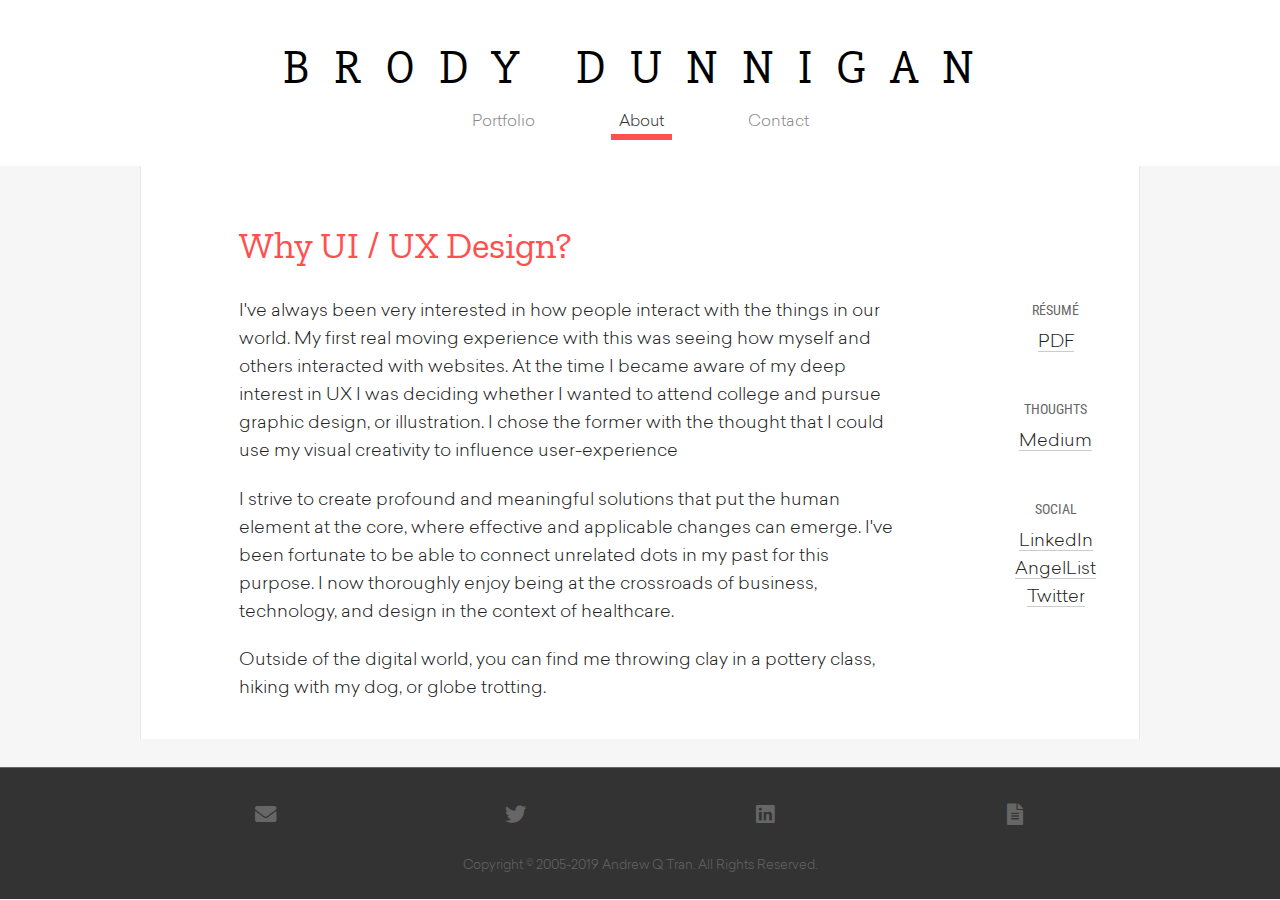
==== about.html @ d8881e0f "Content Changes" ====
<!doctype html>
<html class="no-js" lang="en">
  <head>
    <meta charset="utf-8" />
    <meta name="viewport" content="width=device-width, initial-scale=1.0" />
    <meta name="description" content="I use my design and development skills to deliver well thought out and aesthetically pleasing product solutions" />
        <meta name="keywords" content="designer, design thinking, data-centered design, data science, tech, technology, UI, UX, UI designer, UX designer, graphic designer, art, artist, graphic, illustrator, illustration, visual artist, visual communications, data visualization" />
        <title>Brody Dunnigan - UI / UX Designer & Developer</title>
    <link rel="stylesheet" href="css/foundation.css" />
    <link href="fonts/fontawesome/css/all.css" rel="stylesheet">
    <link href="css/app.css" rel="stylesheet">
    <script src="js/vendor/modernizr.js"></script>
    <script src="js/vendor/jquery.js"></script>
  </head>
  <body>
    <div class="contain-to-grid sticky" id="header">
      <nav data-topbar role="navigation">
        <h1 id="logo"><a href="index.html">Brody Dunnigan</a></h1>
        <div class="text-center" id="nav"> <a href="index.html"><i class="far fa-th-large"></i><span class="link">Portfolio</span></a> <a href="about.html" class="active"><i class="fas fa-user"></i><span class="link">About</span></a> <a href="contact.html"><i class="far fa-paper-plane"></i><span class="link">Contact</span></a> </div>
      </nav>
    </div>
    <div class="row white-background" id="about"> <img class="hero" src="#" alt=""/>
      <div class="small-12 large-10 large-centered columns">
        <div class="row">
          <div class="small-12 medium-2 large-push-11 medium-push-10 columns">
            <h2 class="hide-for-small-down">&nbsp;</h2>
            <br class="hide-for-medium-up" />
            <ul class="medium-block-grid-1 large-block-grid-1 small-block-grid-3 small-text-center">
              <li>
                <h5>Résumé</h5>
                <p>
                  <a href="http://andrewqtran.com/Andrew_Q_Tran_Resume.pdf">PDF</a><br>
                </li>
                <li>
                  <h5>Thoughts</h5>
                  <p><a href="https://medium.com/@aqt">Medium</a></p>
                </li>
                <li>
                  <h5>Social</h5>
                  <p><a href="http://www.linkedin.com/in/andrewqtran/">LinkedIn</a><br>
                  <a href="http://angel.co/aqt">AngelList</a><br>
                  <a href="https://twitter.com/aqtaqt">Twitter</a></p>
                </li>
              </ul>
            </div>
            <div class="small-12 medium-10 medium-pull-2 columns">
              <h2>Why UI / UX Design?</h2>
              <p>I've always been very interested in how people interact with the things in our world.
              My first real moving experience with this was seeing how myself and others interacted
              with websites. At the time I became aware of my deep interest in UX I was deciding whether
              I wanted to attend college and pursue graphic design, or illustration. I chose the former
              with the thought that I could use my visual creativity to influence user-experience </p>
              <p>I strive to create profound and meaningful solutions that put the human element at the core, where effective and applicable changes can emerge. I've been fortunate to be able to connect unrelated dots in my past for this purpose. I now thoroughly enjoy being at the crossroads of business, technology, and design in the context of healthcare.</p>
              <p>Outside of the digital world, you can find me throwing clay in a pottery class, hiking with my dog, or globe trotting.</p>
              <!-- <p>Currently, I am especially interested in improving healthcare for underserved populations—domestically or globally, precision medicine, and public accessibility of scientific research and medical knowledge. <a href="mailto:hello[at]andrewqtran.com">Send me a note</a> if you'd like to bounce ideas or collaborate! </p> -->
            </div>
          </div>
        </div>
      </div>
      <div class="contain-to-grid text-center" id="footer">
        <div class="row" id="social">
          <ul class="small-block-grid-4 medium-block-grid-4">
            <li class="fa-stack fa-lg"><a href="mailto:hello[at]andrewqtran.com"><i class="fa fa-circle fa-stack-2x"></i><i class="fa fa-envelope fa-stack-1x fa-inverse"></i></a></li>
            <li class="fa-stack fa-lg"><a href="https://twitter.com/aqtaqt" target="_blank"><i class="fa fa-circle fa-stack-2x"></i><i class="fab fa-twitter fa-stack-1x fa-inverse"></i></a></li>
            <li class="fa-stack fa-lg"><a href="http://www.linkedin.com/in/andrewqtran/" target="_blank"><i class="fa fa-circle fa-stack-2x"></i><i class="fab fa-linkedin fa-stack-1x fa-inverse"></i></a></li>
            <li class="fa-stack fa-lg"><a href="../Andrew_Q_Tran_Resume.pdf" target="_blank"><i class="fa fa-circle fa-stack-2x"></i><i class="fa fa-file-alt fa-stack-1x fa-inverse"></i></a></li>
          </ul>
        </div>
        <div class="copyright"><br>
          Copyright &copy; 2005-2019 Andrew Q Tran. All Rights Reserved.<br>
        </div>
      </div>
      <script src="js/foundation.min.js"></script>
      <script src="js/app.js"></script>
    </body>
  </html>
---- fonts/fontawesome/css/all.css ----
.fa,
.fas,
.far,
.fal,
.fab {
  -moz-osx-font-smoothing: grayscale;
  -webkit-font-smoothing: antialiased;
  display: inline-block;
  font-style: normal;
  font-variant: normal;
  text-rendering: auto;
  line-height: 1; }

.fa-lg {
  font-size: 1.33333em;
  line-height: 0.75em;
  vertical-align: -.0667em; }

.fa-xs {
  font-size: .75em; }

.fa-sm {
  font-size: .875em; }

.fa-1x {
  font-size: 1em; }

.fa-2x {
  font-size: 2em; }

.fa-3x {
  font-size: 3em; }

.fa-4x {
  font-size: 4em; }

.fa-5x {
  font-size: 5em; }

.fa-6x {
  font-size: 6em; }

.fa-7x {
  font-size: 7em; }

.fa-8x {
  font-size: 8em; }

.fa-9x {
  font-size: 9em; }

.fa-10x {
  font-size: 10em; }

.fa-fw {
  text-align: center;
  width: 1.25em; }

.fa-ul {
  list-style-type: none;
  margin-left: 2.5em;
  padding-left: 0; }
  .fa-ul > li {
    position: relative; }

.fa-li {
  left: -2em;
  position: absolute;
  text-align: center;
  width: 2em;
  line-height: inherit; }

.fa-border {
  border: solid 0.08em #eee;
  border-radius: .1em;
  padding: .2em .25em .15em; }

.fa-pull-left {
  float: left; }

.fa-pull-right {
  float: right; }

.fa.fa-pull-left,
.fas.fa-pull-left,
.far.fa-pull-left,
.fal.fa-pull-left,
.fab.fa-pull-left {
  margin-right: .3em; }

.fa.fa-pull-right,
.fas.fa-pull-right,
.far.fa-pull-right,
.fal.fa-pull-right,
.fab.fa-pull-right {
  margin-left: .3em; }

.fa-spin {
  -webkit-animation: fa-spin 2s infinite linear;
          animation: fa-spin 2s infinite linear; }

.fa-pulse {
  -webkit-animation: fa-spin 1s infinite steps(8);
          animation: fa-spin 1s infinite steps(8); }

@-webkit-keyframes fa-spin {
  0% {
    -webkit-transform: rotate(0deg);
            transform: rotate(0deg); }
  100% {
    -webkit-transform: rotate(360deg);
            transform: rotate(360deg); } }

@keyframes fa-spin {
  0% {
    -webkit-transform: rotate(0deg);
            transform: rotate(0deg); }
  100% {
    -webkit-transform: rotate(360deg);
            transform: rotate(360deg); } }

.fa-rotate-90 {
  -ms-filter: "progid:DXImageTransform.Microsoft.BasicImage(rotation=1)";
  -webkit-transform: rotate(90deg);
          transform: rotate(90deg); }

.fa-rotate-180 {
  -ms-filter: "progid:DXImageTransform.Microsoft.BasicImage(rotation=2)";
  -webkit-transform: rotate(180deg);
          transform: rotate(180deg); }

.fa-rotate-270 {
  -ms-filter: "progid:DXImageTransform.Microsoft.BasicImage(rotation=3)";
  -webkit-transform: rotate(270deg);
          transform: rotate(270deg); }

.fa-flip-horizontal {
  -ms-filter: "progid:DXImageTransform.Microsoft.BasicImage(rotation=0, mirror=1)";
  -webkit-transform: scale(-1, 1);
          transform: scale(-1, 1); }

.fa-flip-vertical {
  -ms-filter: "progid:DXImageTransform.Microsoft.BasicImage(rotation=2, mirror=1)";
  -webkit-transform: scale(1, -1);
          transform: scale(1, -1); }

.fa-flip-both, .fa-flip-horizontal.fa-flip-vertical {
  -ms-filter: "progid:DXImageTransform.Microsoft.BasicImage(rotation=2, mirror=1)";
  -webkit-transform: scale(-1, -1);
          transform: scale(-1, -1); }

:root .fa-rotate-90,
:root .fa-rotate-180,
:root .fa-rotate-270,
:root .fa-flip-horizontal,
:root .fa-flip-vertical,
:root .fa-flip-both {
  -webkit-filter: none;
          filter: none; }

.fa-stack {
  display: inline-block;
  height: 2em;
  line-height: 2em;
  position: relative;
  vertical-align: middle;
  width: 2.5em; }

.fa-stack-1x,
.fa-stack-2x {
  left: 0;
  position: absolute;
  text-align: center;
  width: 100%; }

.fa-stack-1x {
  line-height: inherit; }

.fa-stack-2x {
  font-size: 2em; }

.fa-inverse {
  color: #fff; }

/* Font Awesome uses the Unicode Private Use Area (PUA) to ensure screen
readers do not read off random characters that represent icons */
.fa-500px:before {
  content: "\f26e"; }

.fa-abacus:before {
  content: "\f640"; }

.fa-accessible-icon:before {
  content: "\f368"; }

.fa-accusoft:before {
  content: "\f369"; }

.fa-acorn:before {
  content: "\f6ae"; }

.fa-acquisitions-incorporated:before {
  content: "\f6af"; }

.fa-ad:before {
  content: "\f641"; }

.fa-address-book:before {
  content: "\f2b9"; }

.fa-address-card:before {
  content: "\f2bb"; }

.fa-adjust:before {
  content: "\f042"; }

.fa-adn:before {
  content: "\f170"; }

.fa-adobe:before {
  content: "\f778"; }

.fa-adversal:before {
  content: "\f36a"; }

.fa-affiliatetheme:before {
  content: "\f36b"; }

.fa-air-freshener:before {
  content: "\f5d0"; }

.fa-alarm-clock:before {
  content: "\f34e"; }

.fa-algolia:before {
  content: "\f36c"; }

.fa-alicorn:before {
  content: "\f6b0"; }

.fa-align-center:before {
  content: "\f037"; }

.fa-align-justify:before {
  content: "\f039"; }

.fa-align-left:before {
  content: "\f036"; }

.fa-align-right:before {
  content: "\f038"; }

.fa-alipay:before {
  content: "\f642"; }

.fa-allergies:before {
  content: "\f461"; }

.fa-amazon:before {
  content: "\f270"; }

.fa-amazon-pay:before {
  content: "\f42c"; }

.fa-ambulance:before {
  content: "\f0f9"; }

.fa-american-sign-language-interpreting:before {
  content: "\f2a3"; }

.fa-amilia:before {
  content: "\f36d"; }

.fa-analytics:before {
  content: "\f643"; }

.fa-anchor:before {
  content: "\f13d"; }

.fa-android:before {
  content: "\f17b"; }

.fa-angel:before {
  content: "\f779"; }

.fa-angellist:before {
  content: "\f209"; }

.fa-angle-double-down:before {
  content: "\f103"; }

.fa-angle-double-left:before {
  content: "\f100"; }

.fa-angle-double-right:before {
  content: "\f101"; }

.fa-angle-double-up:before {
  content: "\f102"; }

.fa-angle-down:before {
  content: "\f107"; }

.fa-angle-left:before {
  content: "\f104"; }

.fa-angle-right:before {
  content: "\f105"; }

.fa-angle-up:before {
  content: "\f106"; }

.fa-angry:before {
  content: "\f556"; }

.fa-angrycreative:before {
  content: "\f36e"; }

.fa-angular:before {
  content: "\f420"; }

.fa-ankh:before {
  content: "\f644"; }

.fa-app-store:before {
  content: "\f36f"; }

.fa-app-store-ios:before {
  content: "\f370"; }

.fa-apper:before {
  content: "\f371"; }

.fa-apple:before {
  content: "\f179"; }

.fa-apple-alt:before {
  content: "\f5d1"; }

.fa-apple-crate:before {
  content: "\f6b1"; }

.fa-apple-pay:before {
  content: "\f415"; }

.fa-archive:before {
  content: "\f187"; }

.fa-archway:before {
  content: "\f557"; }

.fa-arrow-alt-circle-down:before {
  content: "\f358"; }

.fa-arrow-alt-circle-left:before {
  content: "\f359"; }

.fa-arrow-alt-circle-right:before {
  content: "\f35a"; }

.fa-arrow-alt-circle-up:before {
  content: "\f35b"; }

.fa-arrow-alt-down:before {
  content: "\f354"; }

.fa-arrow-alt-from-bottom:before {
  content: "\f346"; }

.fa-arrow-alt-from-left:before {
  content: "\f347"; }

.fa-arrow-alt-from-right:before {
  content: "\f348"; }

.fa-arrow-alt-from-top:before {
  content: "\f349"; }

.fa-arrow-alt-left:before {
  content: "\f355"; }

.fa-arrow-alt-right:before {
  content: "\f356"; }

.fa-arrow-alt-square-down:before {
  content: "\f350"; }

.fa-arrow-alt-square-left:before {
  content: "\f351"; }

.fa-arrow-alt-square-right:before {
  content: "\f352"; }

.fa-arrow-alt-square-up:before {
  content: "\f353"; }

.fa-arrow-alt-to-bottom:before {
  content: "\f34a"; }

.fa-arrow-alt-to-left:before {
  content: "\f34b"; }

.fa-arrow-alt-to-right:before {
  content: "\f34c"; }

.fa-arrow-alt-to-top:before {
  content: "\f34d"; }

.fa-arrow-alt-up:before {
  content: "\f357"; }

.fa-arrow-circle-down:before {
  content: "\f0ab"; }

.fa-arrow-circle-left:before {
  content: "\f0a8"; }

.fa-arrow-circle-right:before {
  content: "\f0a9"; }

.fa-arrow-circle-up:before {
  content: "\f0aa"; }

.fa-arrow-down:before {
  content: "\f063"; }

.fa-arrow-from-bottom:before {
  content: "\f342"; }

.fa-arrow-from-left:before {
  content: "\f343"; }

.fa-arrow-from-right:before {
  content: "\f344"; }

.fa-arrow-from-top:before {
  content: "\f345"; }

.fa-arrow-left:before {
  content: "\f060"; }

.fa-arrow-right:before {
  content: "\f061"; }

.fa-arrow-square-down:before {
  content: "\f339"; }

.fa-arrow-square-left:before {
  content: "\f33a"; }

.fa-arrow-square-right:before {
  content: "\f33b"; }

.fa-arrow-square-up:before {
  content: "\f33c"; }

.fa-arrow-to-bottom:before {
  content: "\f33d"; }

.fa-arrow-to-left:before {
  content: "\f33e"; }

.fa-arrow-to-right:before {
  content: "\f340"; }

.fa-arrow-to-top:before {
  content: "\f341"; }

.fa-arrow-up:before {
  content: "\f062"; }

.fa-arrows:before {
  content: "\f047"; }

.fa-arrows-alt:before {
  content: "\f0b2"; }

.fa-arrows-alt-h:before {
  content: "\f337"; }

.fa-arrows-alt-v:before {
  content: "\f338"; }

.fa-arrows-h:before {
  content: "\f07e"; }

.fa-arrows-v:before {
  content: "\f07d"; }

.fa-artstation:before {
  content: "\f77a"; }

.fa-assistive-listening-systems:before {
  content: "\f2a2"; }

.fa-asterisk:before {
  content: "\f069"; }

.fa-asymmetrik:before {
  content: "\f372"; }

.fa-at:before {
  content: "\f1fa"; }

.fa-atlas:before {
  content: "\f558"; }

.fa-atlassian:before {
  content: "\f77b"; }

.fa-atom:before {
  content: "\f5d2"; }

.fa-atom-alt:before {
  content: "\f5d3"; }

.fa-audible:before {
  content: "\f373"; }

.fa-audio-description:before {
  content: "\f29e"; }

.fa-autoprefixer:before {
  content: "\f41c"; }

.fa-avianex:before {
  content: "\f374"; }

.fa-aviato:before {
  content: "\f421"; }

.fa-award:before {
  content: "\f559"; }

.fa-aws:before {
  content: "\f375"; }

.fa-axe:before {
  content: "\f6b2"; }

.fa-axe-battle:before {
  content: "\f6b3"; }

.fa-baby:before {
  content: "\f77c"; }

.fa-baby-carriage:before {
  content: "\f77d"; }

.fa-backpack:before {
  content: "\f5d4"; }

.fa-backspace:before {
  content: "\f55a"; }

.fa-backward:before {
  content: "\f04a"; }

.fa-bacon:before {
  content: "\f7e5"; }

.fa-badge:before {
  content: "\f335"; }

.fa-badge-check:before {
  content: "\f336"; }

.fa-badge-dollar:before {
  content: "\f645"; }

.fa-badge-percent:before {
  content: "\f646"; }

.fa-badger-honey:before {
  content: "\f6b4"; }

.fa-balance-scale:before {
  content: "\f24e"; }

.fa-balance-scale-left:before {
  content: "\f515"; }

.fa-balance-scale-right:before {
  content: "\f516"; }

.fa-ball-pile:before {
  content: "\f77e"; }

.fa-ballot:before {
  content: "\f732"; }

.fa-ballot-check:before {
  content: "\f733"; }

.fa-ban:before {
  content: "\f05e"; }

.fa-band-aid:before {
  content: "\f462"; }

.fa-bandcamp:before {
  content: "\f2d5"; }

.fa-barcode:before {
  content: "\f02a"; }

.fa-barcode-alt:before {
  content: "\f463"; }

.fa-barcode-read:before {
  content: "\f464"; }

.fa-barcode-scan:before {
  content: "\f465"; }

.fa-bars:before {
  content: "\f0c9"; }

.fa-baseball:before {
  content: "\f432"; }

.fa-baseball-ball:before {
  content: "\f433"; }

.fa-basketball-ball:before {
  content: "\f434"; }

.fa-basketball-hoop:before {
  content: "\f435"; }

.fa-bat:before {
  content: "\f6b5"; }

.fa-bath:before {
  content: "\f2cd"; }

.fa-battery-bolt:before {
  content: "\f376"; }

.fa-battery-empty:before {
  content: "\f244"; }

.fa-battery-full:before {
  content: "\f240"; }

.fa-battery-half:before {
  content: "\f242"; }

.fa-battery-quarter:before {
  content: "\f243"; }

.fa-battery-slash:before {
  content: "\f377"; }

.fa-battery-three-quarters:before {
  content: "\f241"; }

.fa-bed:before {
  content: "\f236"; }

.fa-beer:before {
  content: "\f0fc"; }

.fa-behance:before {
  content: "\f1b4"; }

.fa-behance-square:before {
  content: "\f1b5"; }

.fa-bell:before {
  content: "\f0f3"; }

.fa-bell-school:before {
  content: "\f5d5"; }

.fa-bell-school-slash:before {
  content: "\f5d6"; }

.fa-bell-slash:before {
  content: "\f1f6"; }

.fa-bells:before {
  content: "\f77f"; }

.fa-bezier-curve:before {
  content: "\f55b"; }

.fa-bible:before {
  content: "\f647"; }

.fa-bicycle:before {
  content: "\f206"; }

.fa-bimobject:before {
  content: "\f378"; }

.fa-binoculars:before {
  content: "\f1e5"; }

.fa-biohazard:before {
  content: "\f780"; }

.fa-birthday-cake:before {
  content: "\f1fd"; }

.fa-bitbucket:before {
  content: "\f171"; }

.fa-bitcoin:before {
  content: "\f379"; }

.fa-bity:before {
  content: "\f37a"; }

.fa-black-tie:before {
  content: "\f27e"; }

.fa-blackberry:before {
  content: "\f37b"; }

.fa-blanket:before {
  content: "\f498"; }

.fa-blender:before {
  content: "\f517"; }

.fa-blender-phone:before {
  content: "\f6b6"; }

.fa-blind:before {
  content: "\f29d"; }

.fa-blog:before {
  content: "\f781"; }

.fa-blogger:before {
  content: "\f37c"; }

.fa-blogger-b:before {
  content: "\f37d"; }

.fa-bluetooth:before {
  content: "\f293"; }

.fa-bluetooth-b:before {
  content: "\f294"; }

.fa-bold:before {
  content: "\f032"; }

.fa-bolt:before {
  content: "\f0e7"; }

.fa-bomb:before {
  content: "\f1e2"; }

.fa-bone:before {
  content: "\f5d7"; }

.fa-bone-break:before {
  content: "\f5d8"; }

.fa-bong:before {
  content: "\f55c"; }

.fa-book:before {
  content: "\f02d"; }

.fa-book-alt:before {
  content: "\f5d9"; }

.fa-book-dead:before {
  content: "\f6b7"; }

.fa-book-heart:before {
  content: "\f499"; }

.fa-book-medical:before {
  content: "\f7e6"; }

.fa-book-open:before {
  content: "\f518"; }

.fa-book-reader:before {
  content: "\f5da"; }

.fa-book-spells:before {
  content: "\f6b8"; }

.fa-book-user:before {
  content: "\f7e7"; }

.fa-bookmark:before {
  content: "\f02e"; }

.fa-books:before {
  content: "\f5db"; }

.fa-books-medical:before {
  content: "\f7e8"; }

.fa-boot:before {
  content: "\f782"; }

.fa-booth-curtain:before {
  content: "\f734"; }

.fa-bow-arrow:before {
  content: "\f6b9"; }

.fa-bowling-ball:before {
  content: "\f436"; }

.fa-bowling-pins:before {
  content: "\f437"; }

.fa-box:before {
  content: "\f466"; }

.fa-box-alt:before {
  content: "\f49a"; }

.fa-box-ballot:before {
  content: "\f735"; }

.fa-box-check:before {
  content: "\f467"; }

.fa-box-fragile:before {
  content: "\f49b"; }

.fa-box-full:before {
  content: "\f49c"; }

.fa-box-heart:before {
  content: "\f49d"; }

.fa-box-open:before {
  content: "\f49e"; }

.fa-box-up:before {
  content: "\f49f"; }

.fa-box-usd:before {
  content: "\f4a0"; }

.fa-boxes:before {
  content: "\f468"; }

.fa-boxes-alt:before {
  content: "\f4a1"; }

.fa-boxing-glove:before {
  content: "\f438"; }

.fa-brackets:before {
  content: "\f7e9"; }

.fa-brackets-curly:before {
  content: "\f7ea"; }

.fa-braille:before {
  content: "\f2a1"; }

.fa-brain:before {
  content: "\f5dc"; }

.fa-bread-loaf:before {
  content: "\f7eb"; }

.fa-bread-slice:before {
  content: "\f7ec"; }

.fa-briefcase:before {
  content: "\f0b1"; }

.fa-briefcase-medical:before {
  content: "\f469"; }

.fa-broadcast-tower:before {
  content: "\f519"; }

.fa-broom:before {
  content: "\f51a"; }

.fa-browser:before {
  content: "\f37e"; }

.fa-brush:before {
  content: "\f55d"; }

.fa-btc:before {
  content: "\f15a"; }

.fa-bug:before {
  content: "\f188"; }

.fa-building:before {
  content: "\f1ad"; }

.fa-bullhorn:before {
  content: "\f0a1"; }

.fa-bullseye:before {
  content: "\f140"; }

.fa-bullseye-arrow:before {
  content: "\f648"; }

.fa-bullseye-pointer:before {
  content: "\f649"; }

.fa-burn:before {
  content: "\f46a"; }

.fa-buromobelexperte:before {
  content: "\f37f"; }

.fa-burrito:before {
  content: "\f7ed"; }

.fa-bus:before {
  content: "\f207"; }

.fa-bus-alt:before {
  content: "\f55e"; }

.fa-bus-school:before {
  content: "\f5dd"; }

.fa-business-time:before {
  content: "\f64a"; }

.fa-buysellads:before {
  content: "\f20d"; }

.fa-cabinet-filing:before {
  content: "\f64b"; }

.fa-calculator:before {
  content: "\f1ec"; }

.fa-calculator-alt:before {
  content: "\f64c"; }

.fa-calendar:before {
  content: "\f133"; }

.fa-calendar-alt:before {
  content: "\f073"; }

.fa-calendar-check:before {
  content: "\f274"; }

.fa-calendar-day:before {
  content: "\f783"; }

.fa-calendar-edit:before {
  content: "\f333"; }

.fa-calendar-exclamation:before {
  content: "\f334"; }

.fa-calendar-minus:before {
  content: "\f272"; }

.fa-calendar-plus:before {
  content: "\f271"; }

.fa-calendar-star:before {
  content: "\f736"; }

.fa-calendar-times:before {
  content: "\f273"; }

.fa-calendar-week:before {
  content: "\f784"; }

.fa-camera:before {
  content: "\f030"; }

.fa-camera-alt:before {
  content: "\f332"; }

.fa-camera-retro:before {
  content: "\f083"; }

.fa-campfire:before {
  content: "\f6ba"; }

.fa-campground:before {
  content: "\f6bb"; }

.fa-canadian-maple-leaf:before {
  content: "\f785"; }

.fa-candle-holder:before {
  content: "\f6bc"; }

.fa-candy-cane:before {
  content: "\f786"; }

.fa-candy-corn:before {
  content: "\f6bd"; }

.fa-cannabis:before {
  content: "\f55f"; }

.fa-capsules:before {
  content: "\f46b"; }

.fa-car:before {
  content: "\f1b9"; }

.fa-car-alt:before {
  content: "\f5de"; }

.fa-car-battery:before {
  content: "\f5df"; }

.fa-car-bump:before {
  content: "\f5e0"; }

.fa-car-crash:before {
  content: "\f5e1"; }

.fa-car-garage:before {
  content: "\f5e2"; }

.fa-car-mechanic:before {
  content: "\f5e3"; }

.fa-car-side:before {
  content: "\f5e4"; }

.fa-car-tilt:before {
  content: "\f5e5"; }

.fa-car-wash:before {
  content: "\f5e6"; }

.fa-caret-circle-down:before {
  content: "\f32d"; }

.fa-caret-circle-left:before {
  content: "\f32e"; }

.fa-caret-circle-right:before {
  content: "\f330"; }

.fa-caret-circle-up:before {
  content: "\f331"; }

.fa-caret-down:before {
  content: "\f0d7"; }

.fa-caret-left:before {
  content: "\f0d9"; }

.fa-caret-right:before {
  content: "\f0da"; }

.fa-caret-square-down:before {
  content: "\f150"; }

.fa-caret-square-left:before {
  content: "\f191"; }

.fa-caret-square-right:before {
  content: "\f152"; }

.fa-caret-square-up:before {
  content: "\f151"; }

.fa-caret-up:before {
  content: "\f0d8"; }

.fa-carrot:before {
  content: "\f787"; }

.fa-cart-arrow-down:before {
  content: "\f218"; }

.fa-cart-plus:before {
  content: "\f217"; }

.fa-cash-register:before {
  content: "\f788"; }

.fa-cat:before {
  content: "\f6be"; }

.fa-cauldron:before {
  content: "\f6bf"; }

.fa-cc-amazon-pay:before {
  content: "\f42d"; }

.fa-cc-amex:before {
  content: "\f1f3"; }

.fa-cc-apple-pay:before {
  content: "\f416"; }

.fa-cc-diners-club:before {
  content: "\f24c"; }

.fa-cc-discover:before {
  content: "\f1f2"; }

.fa-cc-jcb:before {
  content: "\f24b"; }

.fa-cc-mastercard:before {
  content: "\f1f1"; }

.fa-cc-paypal:before {
  content: "\f1f4"; }

.fa-cc-stripe:before {
  content: "\f1f5"; }

.fa-cc-visa:before {
  content: "\f1f0"; }

.fa-centercode:before {
  content: "\f380"; }

.fa-centos:before {
  content: "\f789"; }

.fa-certificate:before {
  content: "\f0a3"; }

.fa-chair:before {
  content: "\f6c0"; }

.fa-chair-office:before {
  content: "\f6c1"; }

.fa-chalkboard:before {
  content: "\f51b"; }

.fa-chalkboard-teacher:before {
  content: "\f51c"; }

.fa-charging-station:before {
  content: "\f5e7"; }

.fa-chart-area:before {
  content: "\f1fe"; }

.fa-chart-bar:before {
  content: "\f080"; }

.fa-chart-line:before {
  content: "\f201"; }

.fa-chart-line-down:before {
  content: "\f64d"; }

.fa-chart-network:before {
  content: "\f78a"; }

.fa-chart-pie:before {
  content: "\f200"; }

.fa-chart-pie-alt:before {
  content: "\f64e"; }

.fa-chart-scatter:before {
  content: "\f7ee"; }

.fa-check:before {
  content: "\f00c"; }

.fa-check-circle:before {
  content: "\f058"; }

.fa-check-double:before {
  content: "\f560"; }

.fa-check-square:before {
  content: "\f14a"; }

.fa-cheese:before {
  content: "\f7ef"; }

.fa-cheese-swiss:before {
  content: "\f7f0"; }

.fa-cheeseburger:before {
  content: "\f7f1"; }

.fa-chess:before {
  content: "\f439"; }

.fa-chess-bishop:before {
  content: "\f43a"; }

.fa-chess-bishop-alt:before {
  content: "\f43b"; }

.fa-chess-board:before {
  content: "\f43c"; }

.fa-chess-clock:before {
  content: "\f43d"; }

.fa-chess-clock-alt:before {
  content: "\f43e"; }

.fa-chess-king:before {
  content: "\f43f"; }

.fa-chess-king-alt:before {
  content: "\f440"; }

.fa-chess-knight:before {
  content: "\f441"; }

.fa-chess-knight-alt:before {
  content: "\f442"; }

.fa-chess-pawn:before {
  content: "\f443"; }

.fa-chess-pawn-alt:before {
  content: "\f444"; }

.fa-chess-queen:before {
  content: "\f445"; }

.fa-chess-queen-alt:before {
  content: "\f446"; }

.fa-chess-rook:before {
  content: "\f447"; }

.fa-chess-rook-alt:before {
  content: "\f448"; }

.fa-chevron-circle-down:before {
  content: "\f13a"; }

.fa-chevron-circle-left:before {
  content: "\f137"; }

.fa-chevron-circle-right:before {
  content: "\f138"; }

.fa-chevron-circle-up:before {
  content: "\f139"; }

.fa-chevron-double-down:before {
  content: "\f322"; }

.fa-chevron-double-left:before {
  content: "\f323"; }

.fa-chevron-double-right:before {
  content: "\f324"; }

.fa-chevron-double-up:before {
  content: "\f325"; }

.fa-chevron-down:before {
  content: "\f078"; }

.fa-chevron-left:before {
  content: "\f053"; }

.fa-chevron-right:before {
  content: "\f054"; }

.fa-chevron-square-down:before {
  content: "\f329"; }

.fa-chevron-square-left:before {
  content: "\f32a"; }

.fa-chevron-square-right:before {
  content: "\f32b"; }

.fa-chevron-square-up:before {
  content: "\f32c"; }

.fa-chevron-up:before {
  content: "\f077"; }

.fa-child:before {
  content: "\f1ae"; }

.fa-chimney:before {
  content: "\f78b"; }

.fa-chrome:before {
  content: "\f268"; }

.fa-church:before {
  content: "\f51d"; }

.fa-circle:before {
  content: "\f111"; }

.fa-circle-notch:before {
  content: "\f1ce"; }

.fa-city:before {
  content: "\f64f"; }

.fa-claw-marks:before {
  content: "\f6c2"; }

.fa-clinic-medical:before {
  content: "\f7f2"; }

.fa-clipboard:before {
  content: "\f328"; }

.fa-clipboard-check:before {
  content: "\f46c"; }

.fa-clipboard-list:before {
  content: "\f46d"; }

.fa-clipboard-list-check:before {
  content: "\f737"; }

.fa-clipboard-prescription:before {
  content: "\f5e8"; }

.fa-clipboard-user:before {
  content: "\f7f3"; }

.fa-clock:before {
  content: "\f017"; }

.fa-clone:before {
  content: "\f24d"; }

.fa-closed-captioning:before {
  content: "\f20a"; }

.fa-cloud:before {
  content: "\f0c2"; }

.fa-cloud-download:before {
  content: "\f0ed"; }

.fa-cloud-download-alt:before {
  content: "\f381"; }

.fa-cloud-drizzle:before {
  content: "\f738"; }

.fa-cloud-hail:before {
  content: "\f739"; }

.fa-cloud-hail-mixed:before {
  content: "\f73a"; }

.fa-cloud-meatball:before {
  content: "\f73b"; }

.fa-cloud-moon:before {
  content: "\f6c3"; }

.fa-cloud-moon-rain:before {
  content: "\f73c"; }

.fa-cloud-rain:before {
  content: "\f73d"; }

.fa-cloud-rainbow:before {
  content: "\f73e"; }

.fa-cloud-showers:before {
  content: "\f73f"; }

.fa-cloud-showers-heavy:before {
  content: "\f740"; }

.fa-cloud-sleet:before {
  content: "\f741"; }

.fa-cloud-snow:before {
  content: "\f742"; }

.fa-cloud-sun:before {
  content: "\f6c4"; }

.fa-cloud-sun-rain:before {
  content: "\f743"; }

.fa-cloud-upload:before {
  content: "\f0ee"; }

.fa-cloud-upload-alt:before {
  content: "\f382"; }

.fa-clouds:before {
  content: "\f744"; }

.fa-clouds-moon:before {
  content: "\f745"; }

.fa-clouds-sun:before {
  content: "\f746"; }

.fa-cloudscale:before {
  content: "\f383"; }

.fa-cloudsmith:before {
  content: "\f384"; }

.fa-cloudversify:before {
  content: "\f385"; }

.fa-club:before {
  content: "\f327"; }

.fa-cocktail:before {
  content: "\f561"; }

.fa-code:before {
  content: "\f121"; }

.fa-code-branch:before {
  content: "\f126"; }

.fa-code-commit:before {
  content: "\f386"; }

.fa-code-merge:before {
  content: "\f387"; }

.fa-codepen:before {
  content: "\f1cb"; }

.fa-codiepie:before {
  content: "\f284"; }

.fa-coffee:before {
  content: "\f0f4"; }

.fa-coffee-togo:before {
  content: "\f6c5"; }

.fa-coffin:before {
  content: "\f6c6"; }

.fa-cog:before {
  content: "\f013"; }

.fa-cogs:before {
  content: "\f085"; }

.fa-coins:before {
  content: "\f51e"; }

.fa-columns:before {
  content: "\f0db"; }

.fa-comment:before {
  content: "\f075"; }

.fa-comment-alt:before {
  content: "\f27a"; }

.fa-comment-alt-check:before {
  content: "\f4a2"; }

.fa-comment-alt-dollar:before {
  content: "\f650"; }

.fa-comment-alt-dots:before {
  content: "\f4a3"; }

.fa-comment-alt-edit:before {
  content: "\f4a4"; }

.fa-comment-alt-exclamation:before {
  content: "\f4a5"; }

.fa-comment-alt-lines:before {
  content: "\f4a6"; }

.fa-comment-alt-medical:before {
  content: "\f7f4"; }

.fa-comment-alt-minus:before {
  content: "\f4a7"; }

.fa-comment-alt-plus:before {
  content: "\f4a8"; }

.fa-comment-alt-slash:before {
  content: "\f4a9"; }

.fa-comment-alt-smile:before {
  content: "\f4aa"; }

.fa-comment-alt-times:before {
  content: "\f4ab"; }

.fa-comment-check:before {
  content: "\f4ac"; }

.fa-comment-dollar:before {
  content: "\f651"; }

.fa-comment-dots:before {
  content: "\f4ad"; }

.fa-comment-edit:before {
  content: "\f4ae"; }

.fa-comment-exclamation:before {
  content: "\f4af"; }

.fa-comment-lines:before {
  content: "\f4b0"; }

.fa-comment-medical:before {
  content: "\f7f5"; }

.fa-comment-minus:before {
  content: "\f4b1"; }

.fa-comment-plus:before {
  content: "\f4b2"; }

.fa-comment-slash:before {
  content: "\f4b3"; }

.fa-comment-smile:before {
  content: "\f4b4"; }

.fa-comment-times:before {
  content: "\f4b5"; }

.fa-comments:before {
  content: "\f086"; }

.fa-comments-alt:before {
  content: "\f4b6"; }

.fa-comments-alt-dollar:before {
  content: "\f652"; }

.fa-comments-dollar:before {
  content: "\f653"; }

.fa-compact-disc:before {
  content: "\f51f"; }

.fa-compass:before {
  content: "\f14e"; }

.fa-compass-slash:before {
  content: "\f5e9"; }

.fa-compress:before {
  content: "\f066"; }

.fa-compress-alt:before {
  content: "\f422"; }

.fa-compress-arrows-alt:before {
  content: "\f78c"; }

.fa-compress-wide:before {
  content: "\f326"; }

.fa-concierge-bell:before {
  content: "\f562"; }

.fa-confluence:before {
  content: "\f78d"; }

.fa-connectdevelop:before {
  content: "\f20e"; }

.fa-container-storage:before {
  content: "\f4b7"; }

.fa-contao:before {
  content: "\f26d"; }

.fa-conveyor-belt:before {
  content: "\f46e"; }

.fa-conveyor-belt-alt:before {
  content: "\f46f"; }

.fa-cookie:before {
  content: "\f563"; }

.fa-cookie-bite:before {
  content: "\f564"; }

.fa-copy:before {
  content: "\f0c5"; }

.fa-copyright:before {
  content: "\f1f9"; }

.fa-corn:before {
  content: "\f6c7"; }

.fa-couch:before {
  content: "\f4b8"; }

.fa-cow:before {
  content: "\f6c8"; }

.fa-cpanel:before {
  content: "\f388"; }

.fa-creative-commons:before {
  content: "\f25e"; }

.fa-creative-commons-by:before {
  content: "\f4e7"; }

.fa-creative-commons-nc:before {
  content: "\f4e8"; }

.fa-creative-commons-nc-eu:before {
  content: "\f4e9"; }

.fa-creative-commons-nc-jp:before {
  content: "\f4ea"; }

.fa-creative-commons-nd:before {
  content: "\f4eb"; }

.fa-creative-commons-pd:before {
  content: "\f4ec"; }

.fa-creative-commons-pd-alt:before {
  content: "\f4ed"; }

.fa-creative-commons-remix:before {
  content: "\f4ee"; }

.fa-creative-commons-sa:before {
  content: "\f4ef"; }

.fa-creative-commons-sampling:before {
  content: "\f4f0"; }

.fa-creative-commons-sampling-plus:before {
  content: "\f4f1"; }

.fa-creative-commons-share:before {
  content: "\f4f2"; }

.fa-creative-commons-zero:before {
  content: "\f4f3"; }

.fa-credit-card:before {
  content: "\f09d"; }

.fa-credit-card-blank:before {
  content: "\f389"; }

.fa-credit-card-front:before {
  content: "\f38a"; }

.fa-cricket:before {
  content: "\f449"; }

.fa-critical-role:before {
  content: "\f6c9"; }

.fa-croissant:before {
  content: "\f7f6"; }

.fa-crop:before {
  content: "\f125"; }

.fa-crop-alt:before {
  content: "\f565"; }

.fa-cross:before {
  content: "\f654"; }

.fa-crosshairs:before {
  content: "\f05b"; }

.fa-crow:before {
  content: "\f520"; }

.fa-crown:before {
  content: "\f521"; }

.fa-crutch:before {
  content: "\f7f7"; }

.fa-crutches:before {
  content: "\f7f8"; }

.fa-css3:before {
  content: "\f13c"; }

.fa-css3-alt:before {
  content: "\f38b"; }

.fa-cube:before {
  content: "\f1b2"; }

.fa-cubes:before {
  content: "\f1b3"; }

.fa-curling:before {
  content: "\f44a"; }

.fa-cut:before {
  content: "\f0c4"; }

.fa-cuttlefish:before {
  content: "\f38c"; }

.fa-d-and-d:before {
  content: "\f38d"; }

.fa-d-and-d-beyond:before {
  content: "\f6ca"; }

.fa-dagger:before {
  content: "\f6cb"; }

.fa-dashcube:before {
  content: "\f210"; }

.fa-database:before {
  content: "\f1c0"; }

.fa-deaf:before {
  content: "\f2a4"; }

.fa-debug:before {
  content: "\f7f9"; }

.fa-deer:before {
  content: "\f78e"; }

.fa-deer-rudolph:before {
  content: "\f78f"; }

.fa-delicious:before {
  content: "\f1a5"; }

.fa-democrat:before {
  content: "\f747"; }

.fa-deploydog:before {
  content: "\f38e"; }

.fa-deskpro:before {
  content: "\f38f"; }

.fa-desktop:before {
  content: "\f108"; }

.fa-desktop-alt:before {
  content: "\f390"; }

.fa-dev:before {
  content: "\f6cc"; }

.fa-deviantart:before {
  content: "\f1bd"; }

.fa-dewpoint:before {
  content: "\f748"; }

.fa-dharmachakra:before {
  content: "\f655"; }

.fa-dhl:before {
  content: "\f790"; }

.fa-diagnoses:before {
  content: "\f470"; }

.fa-diamond:before {
  content: "\f219"; }

.fa-diaspora:before {
  content: "\f791"; }

.fa-dice:before {
  content: "\f522"; }

.fa-dice-d10:before {
  content: "\f6cd"; }

.fa-dice-d12:before {
  content: "\f6ce"; }

.fa-dice-d20:before {
  content: "\f6cf"; }

.fa-dice-d4:before {
  content: "\f6d0"; }

.fa-dice-d6:before {
  content: "\f6d1"; }

.fa-dice-d8:before {
  content: "\f6d2"; }

.fa-dice-five:before {
  content: "\f523"; }

.fa-dice-four:before {
  content: "\f524"; }

.fa-dice-one:before {
  content: "\f525"; }

.fa-dice-six:before {
  content: "\f526"; }

.fa-dice-three:before {
  content: "\f527"; }

.fa-dice-two:before {
  content: "\f528"; }

.fa-digg:before {
  content: "\f1a6"; }

.fa-digital-ocean:before {
  content: "\f391"; }

.fa-digital-tachograph:before {
  content: "\f566"; }

.fa-diploma:before {
  content: "\f5ea"; }

.fa-directions:before {
  content: "\f5eb"; }

.fa-discord:before {
  content: "\f392"; }

.fa-discourse:before {
  content: "\f393"; }

.fa-disease:before {
  content: "\f7fa"; }

.fa-divide:before {
  content: "\f529"; }

.fa-dizzy:before {
  content: "\f567"; }

.fa-dna:before {
  content: "\f471"; }

.fa-do-not-enter:before {
  content: "\f5ec"; }

.fa-dochub:before {
  content: "\f394"; }

.fa-docker:before {
  content: "\f395"; }

.fa-dog:before {
  content: "\f6d3"; }

.fa-dog-leashed:before {
  content: "\f6d4"; }

.fa-dollar-sign:before {
  content: "\f155"; }

.fa-dolly:before {
  content: "\f472"; }

.fa-dolly-empty:before {
  content: "\f473"; }

.fa-dolly-flatbed:before {
  content: "\f474"; }

.fa-dolly-flatbed-alt:before {
  content: "\f475"; }

.fa-dolly-flatbed-empty:before {
  content: "\f476"; }

.fa-donate:before {
  content: "\f4b9"; }

.fa-door-closed:before {
  content: "\f52a"; }

.fa-door-open:before {
  content: "\f52b"; }

.fa-dot-circle:before {
  content: "\f192"; }

.fa-dove:before {
  content: "\f4ba"; }

.fa-download:before {
  content: "\f019"; }

.fa-draft2digital:before {
  content: "\f396"; }

.fa-drafting-compass:before {
  content: "\f568"; }

.fa-dragon:before {
  content: "\f6d5"; }

.fa-draw-circle:before {
  content: "\f5ed"; }

.fa-draw-polygon:before {
  content: "\f5ee"; }

.fa-draw-square:before {
  content: "\f5ef"; }

.fa-dreidel:before {
  content: "\f792"; }

.fa-dribbble:before {
  content: "\f17d"; }

.fa-dribbble-square:before {
  content: "\f397"; }

.fa-dropbox:before {
  content: "\f16b"; }

.fa-drum:before {
  content: "\f569"; }

.fa-drum-steelpan:before {
  content: "\f56a"; }

.fa-drumstick:before {
  content: "\f6d6"; }

.fa-drumstick-bite:before {
  content: "\f6d7"; }

.fa-drupal:before {
  content: "\f1a9"; }

.fa-duck:before {
  content: "\f6d8"; }

.fa-dumbbell:before {
  content: "\f44b"; }

.fa-dumpster:before {
  content: "\f793"; }

.fa-dumpster-fire:before {
  content: "\f794"; }

.fa-dungeon:before {
  content: "\f6d9"; }

.fa-dyalog:before {
  content: "\f399"; }

.fa-ear:before {
  content: "\f5f0"; }

.fa-ear-muffs:before {
  content: "\f795"; }

.fa-earlybirds:before {
  content: "\f39a"; }

.fa-ebay:before {
  content: "\f4f4"; }

.fa-eclipse:before {
  content: "\f749"; }

.fa-eclipse-alt:before {
  content: "\f74a"; }

.fa-edge:before {
  content: "\f282"; }

.fa-edit:before {
  content: "\f044"; }

.fa-egg:before {
  content: "\f7fb"; }

.fa-egg-fried:before {
  content: "\f7fc"; }

.fa-eject:before {
  content: "\f052"; }

.fa-elementor:before {
  content: "\f430"; }

.fa-elephant:before {
  content: "\f6da"; }

.fa-ellipsis-h:before {
  content: "\f141"; }

.fa-ellipsis-h-alt:before {
  content: "\f39b"; }

.fa-ellipsis-v:before {
  content: "\f142"; }

.fa-ellipsis-v-alt:before {
  content: "\f39c"; }

.fa-ello:before {
  content: "\f5f1"; }

.fa-ember:before {
  content: "\f423"; }

.fa-empire:before {
  content: "\f1d1"; }

.fa-empty-set:before {
  content: "\f656"; }

.fa-engine-warning:before {
  content: "\f5f2"; }

.fa-envelope:before {
  content: "\f0e0"; }

.fa-envelope-open:before {
  content: "\f2b6"; }

.fa-envelope-open-dollar:before {
  content: "\f657"; }

.fa-envelope-open-text:before {
  content: "\f658"; }

.fa-envelope-square:before {
  content: "\f199"; }

.fa-envira:before {
  content: "\f299"; }

.fa-equals:before {
  content: "\f52c"; }

.fa-eraser:before {
  content: "\f12d"; }

.fa-erlang:before {
  content: "\f39d"; }

.fa-ethereum:before {
  content: "\f42e"; }

.fa-ethernet:before {
  content: "\f796"; }

.fa-etsy:before {
  content: "\f2d7"; }

.fa-euro-sign:before {
  content: "\f153"; }

.fa-exchange:before {
  content: "\f0ec"; }

.fa-exchange-alt:before {
  content: "\f362"; }

.fa-exclamation:before {
  content: "\f12a"; }

.fa-exclamation-circle:before {
  content: "\f06a"; }

.fa-exclamation-square:before {
  content: "\f321"; }

.fa-exclamation-triangle:before {
  content: "\f071"; }

.fa-expand:before {
  content: "\f065"; }

.fa-expand-alt:before {
  content: "\f424"; }

.fa-expand-arrows:before {
  content: "\f31d"; }

.fa-expand-arrows-alt:before {
  content: "\f31e"; }

.fa-expand-wide:before {
  content: "\f320"; }

.fa-expeditedssl:before {
  content: "\f23e"; }

.fa-external-link:before {
  content: "\f08e"; }

.fa-external-link-alt:before {
  content: "\f35d"; }

.fa-external-link-square:before {
  content: "\f14c"; }

.fa-external-link-square-alt:before {
  content: "\f360"; }

.fa-eye:before {
  content: "\f06e"; }

.fa-eye-dropper:before {
  content: "\f1fb"; }

.fa-eye-evil:before {
  content: "\f6db"; }

.fa-eye-slash:before {
  content: "\f070"; }

.fa-facebook:before {
  content: "\f09a"; }

.fa-facebook-f:before {
  content: "\f39e"; }

.fa-facebook-messenger:before {
  content: "\f39f"; }

.fa-facebook-square:before {
  content: "\f082"; }

.fa-fantasy-flight-games:before {
  content: "\f6dc"; }

.fa-fast-backward:before {
  content: "\f049"; }

.fa-fast-forward:before {
  content: "\f050"; }

.fa-fax:before {
  content: "\f1ac"; }

.fa-feather:before {
  content: "\f52d"; }

.fa-feather-alt:before {
  content: "\f56b"; }

.fa-fedex:before {
  content: "\f797"; }

.fa-fedora:before {
  content: "\f798"; }

.fa-female:before {
  content: "\f182"; }

.fa-field-hockey:before {
  content: "\f44c"; }

.fa-fighter-jet:before {
  content: "\f0fb"; }

.fa-figma:before {
  content: "\f799"; }

.fa-file:before {
  content: "\f15b"; }

.fa-file-alt:before {
  content: "\f15c"; }

.fa-file-archive:before {
  content: "\f1c6"; }

.fa-file-audio:before {
  content: "\f1c7"; }

.fa-file-certificate:before {
  content: "\f5f3"; }

.fa-file-chart-line:before {
  content: "\f659"; }

.fa-file-chart-pie:before {
  content: "\f65a"; }

.fa-file-check:before {
  content: "\f316"; }

.fa-file-code:before {
  content: "\f1c9"; }

.fa-file-contract:before {
  content: "\f56c"; }

.fa-file-csv:before {
  content: "\f6dd"; }

.fa-file-download:before {
  content: "\f56d"; }

.fa-file-edit:before {
  content: "\f31c"; }

.fa-file-excel:before {
  content: "\f1c3"; }

.fa-file-exclamation:before {
  content: "\f31a"; }

.fa-file-export:before {
  content: "\f56e"; }

.fa-file-image:before {
  content: "\f1c5"; }

.fa-file-import:before {
  content: "\f56f"; }

.fa-file-invoice:before {
  content: "\f570"; }

.fa-file-invoice-dollar:before {
  content: "\f571"; }

.fa-file-medical:before {
  content: "\f477"; }

.fa-file-medical-alt:before {
  content: "\f478"; }

.fa-file-minus:before {
  content: "\f318"; }

.fa-file-pdf:before {
  content: "\f1c1"; }

.fa-file-plus:before {
  content: "\f319"; }

.fa-file-powerpoint:before {
  content: "\f1c4"; }

.fa-file-prescription:before {
  content: "\f572"; }

.fa-file-signature:before {
  content: "\f573"; }

.fa-file-spreadsheet:before {
  content: "\f65b"; }

.fa-file-times:before {
  content: "\f317"; }

.fa-file-upload:before {
  content: "\f574"; }

.fa-file-user:before {
  content: "\f65c"; }

.fa-file-video:before {
  content: "\f1c8"; }

.fa-file-word:before {
  content: "\f1c2"; }

.fa-files-medical:before {
  content: "\f7fd"; }

.fa-fill:before {
  content: "\f575"; }

.fa-fill-drip:before {
  content: "\f576"; }

.fa-film:before {
  content: "\f008"; }

.fa-film-alt:before {
  content: "\f3a0"; }

.fa-filter:before {
  content: "\f0b0"; }

.fa-fingerprint:before {
  content: "\f577"; }

.fa-fire:before {
  content: "\f06d"; }

.fa-fire-alt:before {
  content: "\f7e4"; }

.fa-fire-extinguisher:before {
  content: "\f134"; }

.fa-fire-smoke:before {
  content: "\f74b"; }

.fa-firefox:before {
  content: "\f269"; }

.fa-fireplace:before {
  content: "\f79a"; }

.fa-first-aid:before {
  content: "\f479"; }

.fa-first-order:before {
  content: "\f2b0"; }

.fa-first-order-alt:before {
  content: "\f50a"; }

.fa-firstdraft:before {
  content: "\f3a1"; }

.fa-fish:before {
  content: "\f578"; }

.fa-fish-cooked:before {
  content: "\f7fe"; }

.fa-fist-raised:before {
  content: "\f6de"; }

.fa-flag:before {
  content: "\f024"; }

.fa-flag-alt:before {
  content: "\f74c"; }

.fa-flag-checkered:before {
  content: "\f11e"; }

.fa-flag-usa:before {
  content: "\f74d"; }

.fa-flame:before {
  content: "\f6df"; }

.fa-flask:before {
  content: "\f0c3"; }

.fa-flask-poison:before {
  content: "\f6e0"; }

.fa-flask-potion:before {
  content: "\f6e1"; }

.fa-flickr:before {
  content: "\f16e"; }

.fa-flipboard:before {
  content: "\f44d"; }

.fa-flower:before {
  content: "\f7ff"; }

.fa-flower-daffodil:before {
  content: "\f800"; }

.fa-flower-tulip:before {
  content: "\f801"; }

.fa-flushed:before {
  content: "\f579"; }

.fa-fly:before {
  content: "\f417"; }

.fa-fog:before {
  content: "\f74e"; }

.fa-folder:before {
  content: "\f07b"; }

.fa-folder-minus:before {
  content: "\f65d"; }

.fa-folder-open:before {
  content: "\f07c"; }

.fa-folder-plus:before {
  content: "\f65e"; }

.fa-folder-times:before {
  content: "\f65f"; }

.fa-folder-tree:before {
  content: "\f802"; }

.fa-folders:before {
  content: "\f660"; }

.fa-font:before {
  content: "\f031"; }

.fa-font-awesome:before {
  content: "\f2b4"; }

.fa-font-awesome-alt:before {
  content: "\f35c"; }

.fa-font-awesome-flag:before {
  content: "\f425"; }

.fa-font-awesome-logo-full:before {
  content: "\f4e6"; }

.fa-fonticons:before {
  content: "\f280"; }

.fa-fonticons-fi:before {
  content: "\f3a2"; }

.fa-football-ball:before {
  content: "\f44e"; }

.fa-football-helmet:before {
  content: "\f44f"; }

.fa-forklift:before {
  content: "\f47a"; }

.fa-fort-awesome:before {
  content: "\f286"; }

.fa-fort-awesome-alt:before {
  content: "\f3a3"; }

.fa-forumbee:before {
  content: "\f211"; }

.fa-forward:before {
  content: "\f04e"; }

.fa-foursquare:before {
  content: "\f180"; }

.fa-fragile:before {
  content: "\f4bb"; }

.fa-free-code-camp:before {
  content: "\f2c5"; }

.fa-freebsd:before {
  content: "\f3a4"; }

.fa-french-fries:before {
  content: "\f803"; }

.fa-frog:before {
  content: "\f52e"; }

.fa-frosty-head:before {
  content: "\f79b"; }

.fa-frown:before {
  content: "\f119"; }

.fa-frown-open:before {
  content: "\f57a"; }

.fa-fulcrum:before {
  content: "\f50b"; }

.fa-function:before {
  content: "\f661"; }

.fa-funnel-dollar:before {
  content: "\f662"; }

.fa-futbol:before {
  content: "\f1e3"; }

.fa-galactic-republic:before {
  content: "\f50c"; }

.fa-galactic-senate:before {
  content: "\f50d"; }

.fa-gamepad:before {
  content: "\f11b"; }

.fa-gas-pump:before {
  content: "\f52f"; }

.fa-gas-pump-slash:before {
  content: "\f5f4"; }

.fa-gavel:before {
  content: "\f0e3"; }

.fa-gem:before {
  content: "\f3a5"; }

.fa-genderless:before {
  content: "\f22d"; }

.fa-get-pocket:before {
  content: "\f265"; }

.fa-gg:before {
  content: "\f260"; }

.fa-gg-circle:before {
  content: "\f261"; }

.fa-ghost:before {
  content: "\f6e2"; }

.fa-gift:before {
  content: "\f06b"; }

.fa-gift-card:before {
  content: "\f663"; }

.fa-gifts:before {
  content: "\f79c"; }

.fa-gingerbread-man:before {
  content: "\f79d"; }

.fa-git:before {
  content: "\f1d3"; }

.fa-git-square:before {
  content: "\f1d2"; }

.fa-github:before {
  content: "\f09b"; }

.fa-github-alt:before {
  content: "\f113"; }

.fa-github-square:before {
  content: "\f092"; }

.fa-gitkraken:before {
  content: "\f3a6"; }

.fa-gitlab:before {
  content: "\f296"; }

.fa-gitter:before {
  content: "\f426"; }

.fa-glass:before {
  content: "\f804"; }

.fa-glass-champagne:before {
  content: "\f79e"; }

.fa-glass-cheers:before {
  content: "\f79f"; }

.fa-glass-martini:before {
  content: "\f000"; }

.fa-glass-martini-alt:before {
  content: "\f57b"; }

.fa-glass-whiskey:before {
  content: "\f7a0"; }

.fa-glass-whiskey-rocks:before {
  content: "\f7a1"; }

.fa-glasses:before {
  content: "\f530"; }

.fa-glasses-alt:before {
  content: "\f5f5"; }

.fa-glide:before {
  content: "\f2a5"; }

.fa-glide-g:before {
  content: "\f2a6"; }

.fa-globe:before {
  content: "\f0ac"; }

.fa-globe-africa:before {
  content: "\f57c"; }

.fa-globe-americas:before {
  content: "\f57d"; }

.fa-globe-asia:before {
  content: "\f57e"; }

.fa-globe-europe:before {
  content: "\f7a2"; }

.fa-globe-snow:before {
  content: "\f7a3"; }

.fa-globe-stand:before {
  content: "\f5f6"; }

.fa-gofore:before {
  content: "\f3a7"; }

.fa-golf-ball:before {
  content: "\f450"; }

.fa-golf-club:before {
  content: "\f451"; }

.fa-goodreads:before {
  content: "\f3a8"; }

.fa-goodreads-g:before {
  content: "\f3a9"; }

.fa-google:before {
  content: "\f1a0"; }

.fa-google-drive:before {
  content: "\f3aa"; }

.fa-google-play:before {
  content: "\f3ab"; }

.fa-google-plus:before {
  content: "\f2b3"; }

.fa-google-plus-g:before {
  content: "\f0d5"; }

.fa-google-plus-square:before {
  content: "\f0d4"; }

.fa-google-wallet:before {
  content: "\f1ee"; }

.fa-gopuram:before {
  content: "\f664"; }

.fa-graduation-cap:before {
  content: "\f19d"; }

.fa-gratipay:before {
  content: "\f184"; }

.fa-grav:before {
  content: "\f2d6"; }

.fa-greater-than:before {
  content: "\f531"; }

.fa-greater-than-equal:before {
  content: "\f532"; }

.fa-grimace:before {
  content: "\f57f"; }

.fa-grin:before {
  content: "\f580"; }

.fa-grin-alt:before {
  content: "\f581"; }

.fa-grin-beam:before {
  content: "\f582"; }

.fa-grin-beam-sweat:before {
  content: "\f583"; }

.fa-grin-hearts:before {
  content: "\f584"; }

.fa-grin-squint:before {
  content: "\f585"; }

.fa-grin-squint-tears:before {
  content: "\f586"; }

.fa-grin-stars:before {
  content: "\f587"; }

.fa-grin-tears:before {
  content: "\f588"; }

.fa-grin-tongue:before {
  content: "\f589"; }

.fa-grin-tongue-squint:before {
  content: "\f58a"; }

.fa-grin-tongue-wink:before {
  content: "\f58b"; }

.fa-grin-wink:before {
  content: "\f58c"; }

.fa-grip-horizontal:before {
  content: "\f58d"; }

.fa-grip-lines:before {
  content: "\f7a4"; }

.fa-grip-lines-vertical:before {
  content: "\f7a5"; }

.fa-grip-vertical:before {
  content: "\f58e"; }

.fa-gripfire:before {
  content: "\f3ac"; }

.fa-grunt:before {
  content: "\f3ad"; }

.fa-guitar:before {
  content: "\f7a6"; }

.fa-gulp:before {
  content: "\f3ae"; }

.fa-h-square:before {
  content: "\f0fd"; }

.fa-h1:before {
  content: "\f313"; }

.fa-h2:before {
  content: "\f314"; }

.fa-h3:before {
  content: "\f315"; }

.fa-hacker-news:before {
  content: "\f1d4"; }

.fa-hacker-news-square:before {
  content: "\f3af"; }

.fa-hackerrank:before {
  content: "\f5f7"; }

.fa-hamburger:before {
  content: "\f805"; }

.fa-hammer:before {
  content: "\f6e3"; }

.fa-hammer-war:before {
  content: "\f6e4"; }

.fa-hamsa:before {
  content: "\f665"; }

.fa-hand-heart:before {
  content: "\f4bc"; }

.fa-hand-holding:before {
  content: "\f4bd"; }

.fa-hand-holding-box:before {
  content: "\f47b"; }

.fa-hand-holding-heart:before {
  content: "\f4be"; }

.fa-hand-holding-magic:before {
  content: "\f6e5"; }

.fa-hand-holding-seedling:before {
  content: "\f4bf"; }

.fa-hand-holding-usd:before {
  content: "\f4c0"; }

.fa-hand-holding-water:before {
  content: "\f4c1"; }

.fa-hand-lizard:before {
  content: "\f258"; }

.fa-hand-middle-finger:before {
  content: "\f806"; }

.fa-hand-paper:before {
  content: "\f256"; }

.fa-hand-peace:before {
  content: "\f25b"; }

.fa-hand-point-down:before {
  content: "\f0a7"; }

.fa-hand-point-left:before {
  content: "\f0a5"; }

.fa-hand-point-right:before {
  content: "\f0a4"; }

.fa-hand-point-up:before {
  content: "\f0a6"; }

.fa-hand-pointer:before {
  content: "\f25a"; }

.fa-hand-receiving:before {
  content: "\f47c"; }

.fa-hand-rock:before {
  content: "\f255"; }

.fa-hand-scissors:before {
  content: "\f257"; }

.fa-hand-spock:before {
  content: "\f259"; }

.fa-hands:before {
  content: "\f4c2"; }

.fa-hands-heart:before {
  content: "\f4c3"; }

.fa-hands-helping:before {
  content: "\f4c4"; }

.fa-hands-usd:before {
  content: "\f4c5"; }

.fa-handshake:before {
  content: "\f2b5"; }

.fa-handshake-alt:before {
  content: "\f4c6"; }

.fa-hanukiah:before {
  content: "\f6e6"; }

.fa-hard-hat:before {
  content: "\f807"; }

.fa-hashtag:before {
  content: "\f292"; }

.fa-hat-santa:before {
  content: "\f7a7"; }

.fa-hat-winter:before {
  content: "\f7a8"; }

.fa-hat-witch:before {
  content: "\f6e7"; }

.fa-hat-wizard:before {
  content: "\f6e8"; }

.fa-haykal:before {
  content: "\f666"; }

.fa-hdd:before {
  content: "\f0a0"; }

.fa-head-side:before {
  content: "\f6e9"; }

.fa-head-side-brain:before {
  content: "\f808"; }

.fa-head-side-medical:before {
  content: "\f809"; }

.fa-head-vr:before {
  content: "\f6ea"; }

.fa-heading:before {
  content: "\f1dc"; }

.fa-headphones:before {
  content: "\f025"; }

.fa-headphones-alt:before {
  content: "\f58f"; }

.fa-headset:before {
  content: "\f590"; }

.fa-heart:before {
  content: "\f004"; }

.fa-heart-broken:before {
  content: "\f7a9"; }

.fa-heart-circle:before {
  content: "\f4c7"; }

.fa-heart-rate:before {
  content: "\f5f8"; }

.fa-heart-square:before {
  content: "\f4c8"; }

.fa-heartbeat:before {
  content: "\f21e"; }

.fa-helicopter:before {
  content: "\f533"; }

.fa-helmet-battle:before {
  content: "\f6eb"; }

.fa-hexagon:before {
  content: "\f312"; }

.fa-highlighter:before {
  content: "\f591"; }

.fa-hiking:before {
  content: "\f6ec"; }

.fa-hippo:before {
  content: "\f6ed"; }

.fa-hips:before {
  content: "\f452"; }

.fa-hire-a-helper:before {
  content: "\f3b0"; }

.fa-history:before {
  content: "\f1da"; }

.fa-hockey-mask:before {
  content: "\f6ee"; }

.fa-hockey-puck:before {
  content: "\f453"; }

.fa-hockey-sticks:before {
  content: "\f454"; }

.fa-holly-berry:before {
  content: "\f7aa"; }

.fa-home:before {
  content: "\f015"; }

.fa-home-alt:before {
  content: "\f80a"; }

.fa-home-heart:before {
  content: "\f4c9"; }

.fa-home-lg:before {
  content: "\f80b"; }

.fa-home-lg-alt:before {
  content: "\f80c"; }

.fa-hood-cloak:before {
  content: "\f6ef"; }

.fa-hooli:before {
  content: "\f427"; }

.fa-hornbill:before {
  content: "\f592"; }

.fa-horse:before {
  content: "\f6f0"; }

.fa-horse-head:before {
  content: "\f7ab"; }

.fa-hospital:before {
  content: "\f0f8"; }

.fa-hospital-alt:before {
  content: "\f47d"; }

.fa-hospital-symbol:before {
  content: "\f47e"; }

.fa-hospital-user:before {
  content: "\f80d"; }

.fa-hospitals:before {
  content: "\f80e"; }

.fa-hot-tub:before {
  content: "\f593"; }

.fa-hotdog:before {
  content: "\f80f"; }

.fa-hotel:before {
  content: "\f594"; }

.fa-hotjar:before {
  content: "\f3b1"; }

.fa-hourglass:before {
  content: "\f254"; }

.fa-hourglass-end:before {
  content: "\f253"; }

.fa-hourglass-half:before {
  content: "\f252"; }

.fa-hourglass-start:before {
  content: "\f251"; }

.fa-house-damage:before {
  content: "\f6f1"; }

.fa-house-flood:before {
  content: "\f74f"; }

.fa-houzz:before {
  content: "\f27c"; }

.fa-hryvnia:before {
  content: "\f6f2"; }

.fa-html5:before {
  content: "\f13b"; }

.fa-hubspot:before {
  content: "\f3b2"; }

.fa-humidity:before {
  content: "\f750"; }

.fa-hurricane:before {
  content: "\f751"; }

.fa-i-cursor:before {
  content: "\f246"; }

.fa-ice-cream:before {
  content: "\f810"; }

.fa-ice-skate:before {
  content: "\f7ac"; }

.fa-icicles:before {
  content: "\f7ad"; }

.fa-id-badge:before {
  content: "\f2c1"; }

.fa-id-card:before {
  content: "\f2c2"; }

.fa-id-card-alt:before {
  content: "\f47f"; }

.fa-igloo:before {
  content: "\f7ae"; }

.fa-image:before {
  content: "\f03e"; }

.fa-images:before {
  content: "\f302"; }

.fa-imdb:before {
  content: "\f2d8"; }

.fa-inbox:before {
  content: "\f01c"; }

.fa-inbox-in:before {
  content: "\f310"; }

.fa-inbox-out:before {
  content: "\f311"; }

.fa-indent:before {
  content: "\f03c"; }

.fa-industry:before {
  content: "\f275"; }

.fa-industry-alt:before {
  content: "\f3b3"; }

.fa-infinity:before {
  content: "\f534"; }

.fa-info:before {
  content: "\f129"; }

.fa-info-circle:before {
  content: "\f05a"; }

.fa-info-square:before {
  content: "\f30f"; }

.fa-inhaler:before {
  content: "\f5f9"; }

.fa-instagram:before {
  content: "\f16d"; }

.fa-integral:before {
  content: "\f667"; }

.fa-intercom:before {
  content: "\f7af"; }

.fa-internet-explorer:before {
  content: "\f26b"; }

.fa-intersection:before {
  content: "\f668"; }

.fa-inventory:before {
  content: "\f480"; }

.fa-invision:before {
  content: "\f7b0"; }

.fa-ioxhost:before {
  content: "\f208"; }

.fa-island-tropical:before {
  content: "\f811"; }

.fa-italic:before {
  content: "\f033"; }

.fa-itunes:before {
  content: "\f3b4"; }

.fa-itunes-note:before {
  content: "\f3b5"; }

.fa-jack-o-lantern:before {
  content: "\f30e"; }

.fa-java:before {
  content: "\f4e4"; }

.fa-jedi:before {
  content: "\f669"; }

.fa-jedi-order:before {
  content: "\f50e"; }

.fa-jenkins:before {
  content: "\f3b6"; }

.fa-jira:before {
  content: "\f7b1"; }

.fa-joget:before {
  content: "\f3b7"; }

.fa-joint:before {
  content: "\f595"; }

.fa-joomla:before {
  content: "\f1aa"; }

.fa-journal-whills:before {
  content: "\f66a"; }

.fa-js:before {
  content: "\f3b8"; }

.fa-js-square:before {
  content: "\f3b9"; }

.fa-jsfiddle:before {
  content: "\f1cc"; }

.fa-kaaba:before {
  content: "\f66b"; }

.fa-kaggle:before {
  content: "\f5fa"; }

.fa-key:before {
  content: "\f084"; }

.fa-key-skeleton:before {
  content: "\f6f3"; }

.fa-keybase:before {
  content: "\f4f5"; }

.fa-keyboard:before {
  content: "\f11c"; }

.fa-keycdn:before {
  content: "\f3ba"; }

.fa-keynote:before {
  content: "\f66c"; }

.fa-khanda:before {
  content: "\f66d"; }

.fa-kickstarter:before {
  content: "\f3bb"; }

.fa-kickstarter-k:before {
  content: "\f3bc"; }

.fa-kidneys:before {
  content: "\f5fb"; }

.fa-kiss:before {
  content: "\f596"; }

.fa-kiss-beam:before {
  content: "\f597"; }

.fa-kiss-wink-heart:before {
  content: "\f598"; }

.fa-kite:before {
  content: "\f6f4"; }

.fa-kiwi-bird:before {
  content: "\f535"; }

.fa-knife-kitchen:before {
  content: "\f6f5"; }

.fa-korvue:before {
  content: "\f42f"; }

.fa-lambda:before {
  content: "\f66e"; }

.fa-lamp:before {
  content: "\f4ca"; }

.fa-landmark:before {
  content: "\f66f"; }

.fa-landmark-alt:before {
  content: "\f752"; }

.fa-language:before {
  content: "\f1ab"; }

.fa-laptop:before {
  content: "\f109"; }

.fa-laptop-code:before {
  content: "\f5fc"; }

.fa-laptop-medical:before {
  content: "\f812"; }

.fa-laravel:before {
  content: "\f3bd"; }

.fa-lastfm:before {
  content: "\f202"; }

.fa-lastfm-square:before {
  content: "\f203"; }

.fa-laugh:before {
  content: "\f599"; }

.fa-laugh-beam:before {
  content: "\f59a"; }

.fa-laugh-squint:before {
  content: "\f59b"; }

.fa-laugh-wink:before {
  content: "\f59c"; }

.fa-layer-group:before {
  content: "\f5fd"; }

.fa-layer-minus:before {
  content: "\f5fe"; }

.fa-layer-plus:before {
  content: "\f5ff"; }

.fa-leaf:before {
  content: "\f06c"; }

.fa-leaf-heart:before {
  content: "\f4cb"; }

.fa-leaf-maple:before {
  content: "\f6f6"; }

.fa-leaf-oak:before {
  content: "\f6f7"; }

.fa-leanpub:before {
  content: "\f212"; }

.fa-lemon:before {
  content: "\f094"; }

.fa-less:before {
  content: "\f41d"; }

.fa-less-than:before {
  content: "\f536"; }

.fa-less-than-equal:before {
  content: "\f537"; }

.fa-level-down:before {
  content: "\f149"; }

.fa-level-down-alt:before {
  content: "\f3be"; }

.fa-level-up:before {
  content: "\f148"; }

.fa-level-up-alt:before {
  content: "\f3bf"; }

.fa-life-ring:before {
  content: "\f1cd"; }

.fa-lightbulb:before {
  content: "\f0eb"; }

.fa-lightbulb-dollar:before {
  content: "\f670"; }

.fa-lightbulb-exclamation:before {
  content: "\f671"; }

.fa-lightbulb-on:before {
  content: "\f672"; }

.fa-lightbulb-slash:before {
  content: "\f673"; }

.fa-lights-holiday:before {
  content: "\f7b2"; }

.fa-line:before {
  content: "\f3c0"; }

.fa-link:before {
  content: "\f0c1"; }

.fa-linkedin:before {
  content: "\f08c"; }

.fa-linkedin-in:before {
  content: "\f0e1"; }

.fa-linode:before {
  content: "\f2b8"; }

.fa-linux:before {
  content: "\f17c"; }

.fa-lips:before {
  content: "\f600"; }

.fa-lira-sign:before {
  content: "\f195"; }

.fa-list:before {
  content: "\f03a"; }

.fa-list-alt:before {
  content: "\f022"; }

.fa-list-ol:before {
  content: "\f0cb"; }

.fa-list-ul:before {
  content: "\f0ca"; }

.fa-location:before {
  content: "\f601"; }

.fa-location-arrow:before {
  content: "\f124"; }

.fa-location-circle:before {
  content: "\f602"; }

.fa-location-slash:before {
  content: "\f603"; }

.fa-lock:before {
  content: "\f023"; }

.fa-lock-alt:before {
  content: "\f30d"; }

.fa-lock-open:before {
  content: "\f3c1"; }

.fa-lock-open-alt:before {
  content: "\f3c2"; }

.fa-long-arrow-alt-down:before {
  content: "\f309"; }

.fa-long-arrow-alt-left:before {
  content: "\f30a"; }

.fa-long-arrow-alt-right:before {
  content: "\f30b"; }

.fa-long-arrow-alt-up:before {
  content: "\f30c"; }

.fa-long-arrow-down:before {
  content: "\f175"; }

.fa-long-arrow-left:before {
  content: "\f177"; }

.fa-long-arrow-right:before {
  content: "\f178"; }

.fa-long-arrow-up:before {
  content: "\f176"; }

.fa-loveseat:before {
  content: "\f4cc"; }

.fa-low-vision:before {
  content: "\f2a8"; }

.fa-luchador:before {
  content: "\f455"; }

.fa-luggage-cart:before {
  content: "\f59d"; }

.fa-lungs:before {
  content: "\f604"; }

.fa-lyft:before {
  content: "\f3c3"; }

.fa-mace:before {
  content: "\f6f8"; }

.fa-magento:before {
  content: "\f3c4"; }

.fa-magic:before {
  content: "\f0d0"; }

.fa-magnet:before {
  content: "\f076"; }

.fa-mail-bulk:before {
  content: "\f674"; }

.fa-mailbox:before {
  content: "\f813"; }

.fa-mailchimp:before {
  content: "\f59e"; }

.fa-male:before {
  content: "\f183"; }

.fa-mandalorian:before {
  content: "\f50f"; }

.fa-mandolin:before {
  content: "\f6f9"; }

.fa-map:before {
  content: "\f279"; }

.fa-map-marked:before {
  content: "\f59f"; }

.fa-map-marked-alt:before {
  content: "\f5a0"; }

.fa-map-marker:before {
  content: "\f041"; }

.fa-map-marker-alt:before {
  content: "\f3c5"; }

.fa-map-marker-alt-slash:before {
  content: "\f605"; }

.fa-map-marker-check:before {
  content: "\f606"; }

.fa-map-marker-edit:before {
  content: "\f607"; }

.fa-map-marker-exclamation:before {
  content: "\f608"; }

.fa-map-marker-minus:before {
  content: "\f609"; }

.fa-map-marker-plus:before {
  content: "\f60a"; }

.fa-map-marker-question:before {
  content: "\f60b"; }

.fa-map-marker-slash:before {
  content: "\f60c"; }

.fa-map-marker-smile:before {
  content: "\f60d"; }

.fa-map-marker-times:before {
  content: "\f60e"; }

.fa-map-pin:before {
  content: "\f276"; }

.fa-map-signs:before {
  content: "\f277"; }

.fa-markdown:before {
  content: "\f60f"; }

.fa-marker:before {
  content: "\f5a1"; }

.fa-mars:before {
  content: "\f222"; }

.fa-mars-double:before {
  content: "\f227"; }

.fa-mars-stroke:before {
  content: "\f229"; }

.fa-mars-stroke-h:before {
  content: "\f22b"; }

.fa-mars-stroke-v:before {
  content: "\f22a"; }

.fa-mask:before {
  content: "\f6fa"; }

.fa-mastodon:before {
  content: "\f4f6"; }

.fa-maxcdn:before {
  content: "\f136"; }

.fa-meat:before {
  content: "\f814"; }

.fa-medal:before {
  content: "\f5a2"; }

.fa-medapps:before {
  content: "\f3c6"; }

.fa-medium:before {
  content: "\f23a"; }

.fa-medium-m:before {
  content: "\f3c7"; }

.fa-medkit:before {
  content: "\f0fa"; }

.fa-medrt:before {
  content: "\f3c8"; }

.fa-meetup:before {
  content: "\f2e0"; }

.fa-megaphone:before {
  content: "\f675"; }

.fa-megaport:before {
  content: "\f5a3"; }

.fa-meh:before {
  content: "\f11a"; }

.fa-meh-blank:before {
  content: "\f5a4"; }

.fa-meh-rolling-eyes:before {
  content: "\f5a5"; }

.fa-memory:before {
  content: "\f538"; }

.fa-mendeley:before {
  content: "\f7b3"; }

.fa-menorah:before {
  content: "\f676"; }

.fa-mercury:before {
  content: "\f223"; }

.fa-meteor:before {
  content: "\f753"; }

.fa-microchip:before {
  content: "\f2db"; }

.fa-microphone:before {
  content: "\f130"; }

.fa-microphone-alt:before {
  content: "\f3c9"; }

.fa-microphone-alt-slash:before {
  content: "\f539"; }

.fa-microphone-slash:before {
  content: "\f131"; }

.fa-microscope:before {
  content: "\f610"; }

.fa-microsoft:before {
  content: "\f3ca"; }

.fa-mind-share:before {
  content: "\f677"; }

.fa-minus:before {
  content: "\f068"; }

.fa-minus-circle:before {
  content: "\f056"; }

.fa-minus-hexagon:before {
  content: "\f307"; }

.fa-minus-octagon:before {
  content: "\f308"; }

.fa-minus-square:before {
  content: "\f146"; }

.fa-mistletoe:before {
  content: "\f7b4"; }

.fa-mitten:before {
  content: "\f7b5"; }

.fa-mix:before {
  content: "\f3cb"; }

.fa-mixcloud:before {
  content: "\f289"; }

.fa-mizuni:before {
  content: "\f3cc"; }

.fa-mobile:before {
  content: "\f10b"; }

.fa-mobile-alt:before {
  content: "\f3cd"; }

.fa-mobile-android:before {
  content: "\f3ce"; }

.fa-mobile-android-alt:before {
  content: "\f3cf"; }

.fa-modx:before {
  content: "\f285"; }

.fa-monero:before {
  content: "\f3d0"; }

.fa-money-bill:before {
  content: "\f0d6"; }

.fa-money-bill-alt:before {
  content: "\f3d1"; }

.fa-money-bill-wave:before {
  content: "\f53a"; }

.fa-money-bill-wave-alt:before {
  content: "\f53b"; }

.fa-money-check:before {
  content: "\f53c"; }

.fa-money-check-alt:before {
  content: "\f53d"; }

.fa-monitor-heart-rate:before {
  content: "\f611"; }

.fa-monkey:before {
  content: "\f6fb"; }

.fa-monument:before {
  content: "\f5a6"; }

.fa-moon:before {
  content: "\f186"; }

.fa-moon-cloud:before {
  content: "\f754"; }

.fa-moon-stars:before {
  content: "\f755"; }

.fa-mortar-pestle:before {
  content: "\f5a7"; }

.fa-mosque:before {
  content: "\f678"; }

.fa-motorcycle:before {
  content: "\f21c"; }

.fa-mountain:before {
  content: "\f6fc"; }

.fa-mountains:before {
  content: "\f6fd"; }

.fa-mouse-pointer:before {
  content: "\f245"; }

.fa-mug-hot:before {
  content: "\f7b6"; }

.fa-mug-marshmallows:before {
  content: "\f7b7"; }

.fa-music:before {
  content: "\f001"; }

.fa-napster:before {
  content: "\f3d2"; }

.fa-narwhal:before {
  content: "\f6fe"; }

.fa-neos:before {
  content: "\f612"; }

.fa-network-wired:before {
  content: "\f6ff"; }

.fa-neuter:before {
  content: "\f22c"; }

.fa-newspaper:before {
  content: "\f1ea"; }

.fa-nimblr:before {
  content: "\f5a8"; }

.fa-nintendo-switch:before {
  content: "\f418"; }

.fa-node:before {
  content: "\f419"; }

.fa-node-js:before {
  content: "\f3d3"; }

.fa-not-equal:before {
  content: "\f53e"; }

.fa-notes-medical:before {
  content: "\f481"; }

.fa-npm:before {
  content: "\f3d4"; }

.fa-ns8:before {
  content: "\f3d5"; }

.fa-nutritionix:before {
  content: "\f3d6"; }

.fa-object-group:before {
  content: "\f247"; }

.fa-object-ungroup:before {
  content: "\f248"; }

.fa-octagon:before {
  content: "\f306"; }

.fa-odnoklassniki:before {
  content: "\f263"; }

.fa-odnoklassniki-square:before {
  content: "\f264"; }

.fa-oil-can:before {
  content: "\f613"; }

.fa-oil-temp:before {
  content: "\f614"; }

.fa-old-republic:before {
  content: "\f510"; }

.fa-om:before {
  content: "\f679"; }

.fa-omega:before {
  content: "\f67a"; }

.fa-opencart:before {
  content: "\f23d"; }

.fa-openid:before {
  content: "\f19b"; }

.fa-opera:before {
  content: "\f26a"; }

.fa-optin-monster:before {
  content: "\f23c"; }

.fa-ornament:before {
  content: "\f7b8"; }

.fa-osi:before {
  content: "\f41a"; }

.fa-otter:before {
  content: "\f700"; }

.fa-outdent:before {
  content: "\f03b"; }

.fa-page4:before {
  content: "\f3d7"; }

.fa-pagelines:before {
  content: "\f18c"; }

.fa-pager:before {
  content: "\f815"; }

.fa-paint-brush:before {
  content: "\f1fc"; }

.fa-paint-brush-alt:before {
  content: "\f5a9"; }

.fa-paint-roller:before {
  content: "\f5aa"; }

.fa-palette:before {
  content: "\f53f"; }

.fa-palfed:before {
  content: "\f3d8"; }

.fa-pallet:before {
  content: "\f482"; }

.fa-pallet-alt:before {
  content: "\f483"; }

.fa-paper-plane:before {
  content: "\f1d8"; }

.fa-paperclip:before {
  content: "\f0c6"; }

.fa-parachute-box:before {
  content: "\f4cd"; }

.fa-paragraph:before {
  content: "\f1dd"; }

.fa-parking:before {
  content: "\f540"; }

.fa-parking-circle:before {
  content: "\f615"; }

.fa-parking-circle-slash:before {
  content: "\f616"; }

.fa-parking-slash:before {
  content: "\f617"; }

.fa-passport:before {
  content: "\f5ab"; }

.fa-pastafarianism:before {
  content: "\f67b"; }

.fa-paste:before {
  content: "\f0ea"; }

.fa-patreon:before {
  content: "\f3d9"; }

.fa-pause:before {
  content: "\f04c"; }

.fa-pause-circle:before {
  content: "\f28b"; }

.fa-paw:before {
  content: "\f1b0"; }

.fa-paw-alt:before {
  content: "\f701"; }

.fa-paw-claws:before {
  content: "\f702"; }

.fa-paypal:before {
  content: "\f1ed"; }

.fa-peace:before {
  content: "\f67c"; }

.fa-pegasus:before {
  content: "\f703"; }

.fa-pen:before {
  content: "\f304"; }

.fa-pen-alt:before {
  content: "\f305"; }

.fa-pen-fancy:before {
  content: "\f5ac"; }

.fa-pen-nib:before {
  content: "\f5ad"; }

.fa-pen-square:before {
  content: "\f14b"; }

.fa-pencil:before {
  content: "\f040"; }

.fa-pencil-alt:before {
  content: "\f303"; }

.fa-pencil-paintbrush:before {
  content: "\f618"; }

.fa-pencil-ruler:before {
  content: "\f5ae"; }

.fa-pennant:before {
  content: "\f456"; }

.fa-penny-arcade:before {
  content: "\f704"; }

.fa-people-carry:before {
  content: "\f4ce"; }

.fa-pepper-hot:before {
  content: "\f816"; }

.fa-percent:before {
  content: "\f295"; }

.fa-percentage:before {
  content: "\f541"; }

.fa-periscope:before {
  content: "\f3da"; }

.fa-person-booth:before {
  content: "\f756"; }

.fa-person-carry:before {
  content: "\f4cf"; }

.fa-person-dolly:before {
  content: "\f4d0"; }

.fa-person-dolly-empty:before {
  content: "\f4d1"; }

.fa-person-sign:before {
  content: "\f757"; }

.fa-phabricator:before {
  content: "\f3db"; }

.fa-phoenix-framework:before {
  content: "\f3dc"; }

.fa-phoenix-squadron:before {
  content: "\f511"; }

.fa-phone:before {
  content: "\f095"; }

.fa-phone-office:before {
  content: "\f67d"; }

.fa-phone-plus:before {
  content: "\f4d2"; }

.fa-phone-slash:before {
  content: "\f3dd"; }

.fa-phone-square:before {
  content: "\f098"; }

.fa-phone-volume:before {
  content: "\f2a0"; }

.fa-php:before {
  content: "\f457"; }

.fa-pi:before {
  content: "\f67e"; }

.fa-pie:before {
  content: "\f705"; }

.fa-pied-piper:before {
  content: "\f2ae"; }

.fa-pied-piper-alt:before {
  content: "\f1a8"; }

.fa-pied-piper-hat:before {
  content: "\f4e5"; }

.fa-pied-piper-pp:before {
  content: "\f1a7"; }

.fa-pig:before {
  content: "\f706"; }

.fa-piggy-bank:before {
  content: "\f4d3"; }

.fa-pills:before {
  content: "\f484"; }

.fa-pinterest:before {
  content: "\f0d2"; }

.fa-pinterest-p:before {
  content: "\f231"; }

.fa-pinterest-square:before {
  content: "\f0d3"; }

.fa-pizza:before {
  content: "\f817"; }

.fa-pizza-slice:before {
  content: "\f818"; }

.fa-place-of-worship:before {
  content: "\f67f"; }

.fa-plane:before {
  content: "\f072"; }

.fa-plane-alt:before {
  content: "\f3de"; }

.fa-plane-arrival:before {
  content: "\f5af"; }

.fa-plane-departure:before {
  content: "\f5b0"; }

.fa-play:before {
  content: "\f04b"; }

.fa-play-circle:before {
  content: "\f144"; }

.fa-playstation:before {
  content: "\f3df"; }

.fa-plug:before {
  content: "\f1e6"; }

.fa-plus:before {
  content: "\f067"; }

.fa-plus-circle:before {
  content: "\f055"; }

.fa-plus-hexagon:before {
  content: "\f300"; }

.fa-plus-octagon:before {
  content: "\f301"; }

.fa-plus-square:before {
  content: "\f0fe"; }

.fa-podcast:before {
  content: "\f2ce"; }

.fa-podium:before {
  content: "\f680"; }

.fa-podium-star:before {
  content: "\f758"; }

.fa-poll:before {
  content: "\f681"; }

.fa-poll-h:before {
  content: "\f682"; }

.fa-poll-people:before {
  content: "\f759"; }

.fa-poo:before {
  content: "\f2fe"; }

.fa-poo-storm:before {
  content: "\f75a"; }

.fa-poop:before {
  content: "\f619"; }

.fa-popcorn:before {
  content: "\f819"; }

.fa-portrait:before {
  content: "\f3e0"; }

.fa-pound-sign:before {
  content: "\f154"; }

.fa-power-off:before {
  content: "\f011"; }

.fa-pray:before {
  content: "\f683"; }

.fa-praying-hands:before {
  content: "\f684"; }

.fa-prescription:before {
  content: "\f5b1"; }

.fa-prescription-bottle:before {
  content: "\f485"; }

.fa-prescription-bottle-alt:before {
  content: "\f486"; }

.fa-presentation:before {
  content: "\f685"; }

.fa-print:before {
  content: "\f02f"; }

.fa-print-search:before {
  content: "\f81a"; }

.fa-print-slash:before {
  content: "\f686"; }

.fa-procedures:before {
  content: "\f487"; }

.fa-product-hunt:before {
  content: "\f288"; }

.fa-project-diagram:before {
  content: "\f542"; }

.fa-pumpkin:before {
  content: "\f707"; }

.fa-pushed:before {
  content: "\f3e1"; }

.fa-puzzle-piece:before {
  content: "\f12e"; }

.fa-python:before {
  content: "\f3e2"; }

.fa-qq:before {
  content: "\f1d6"; }

.fa-qrcode:before {
  content: "\f029"; }

.fa-question:before {
  content: "\f128"; }

.fa-question-circle:before {
  content: "\f059"; }

.fa-question-square:before {
  content: "\f2fd"; }

.fa-quidditch:before {
  content: "\f458"; }

.fa-quinscape:before {
  content: "\f459"; }

.fa-quora:before {
  content: "\f2c4"; }

.fa-quote-left:before {
  content: "\f10d"; }

.fa-quote-right:before {
  content: "\f10e"; }

.fa-quran:before {
  content: "\f687"; }

.fa-r-project:before {
  content: "\f4f7"; }

.fa-rabbit:before {
  content: "\f708"; }

.fa-rabbit-fast:before {
  content: "\f709"; }

.fa-racquet:before {
  content: "\f45a"; }

.fa-radiation:before {
  content: "\f7b9"; }

.fa-radiation-alt:before {
  content: "\f7ba"; }

.fa-rainbow:before {
  content: "\f75b"; }

.fa-raindrops:before {
  content: "\f75c"; }

.fa-ram:before {
  content: "\f70a"; }

.fa-ramp-loading:before {
  content: "\f4d4"; }

.fa-random:before {
  content: "\f074"; }

.fa-raspberry-pi:before {
  content: "\f7bb"; }

.fa-ravelry:before {
  content: "\f2d9"; }

.fa-react:before {
  content: "\f41b"; }

.fa-reacteurope:before {
  content: "\f75d"; }

.fa-readme:before {
  content: "\f4d5"; }

.fa-rebel:before {
  content: "\f1d0"; }

.fa-receipt:before {
  content: "\f543"; }

.fa-rectangle-landscape:before {
  content: "\f2fa"; }

.fa-rectangle-portrait:before {
  content: "\f2fb"; }

.fa-rectangle-wide:before {
  content: "\f2fc"; }

.fa-recycle:before {
  content: "\f1b8"; }

.fa-red-river:before {
  content: "\f3e3"; }

.fa-reddit:before {
  content: "\f1a1"; }

.fa-reddit-alien:before {
  content: "\f281"; }

.fa-reddit-square:before {
  content: "\f1a2"; }

.fa-redhat:before {
  content: "\f7bc"; }

.fa-redo:before {
  content: "\f01e"; }

.fa-redo-alt:before {
  content: "\f2f9"; }

.fa-registered:before {
  content: "\f25d"; }

.fa-renren:before {
  content: "\f18b"; }

.fa-repeat:before {
  content: "\f363"; }

.fa-repeat-1:before {
  content: "\f365"; }

.fa-repeat-1-alt:before {
  content: "\f366"; }

.fa-repeat-alt:before {
  content: "\f364"; }

.fa-reply:before {
  content: "\f3e5"; }

.fa-reply-all:before {
  content: "\f122"; }

.fa-replyd:before {
  content: "\f3e6"; }

.fa-republican:before {
  content: "\f75e"; }

.fa-researchgate:before {
  content: "\f4f8"; }

.fa-resolving:before {
  content: "\f3e7"; }

.fa-restroom:before {
  content: "\f7bd"; }

.fa-retweet:before {
  content: "\f079"; }

.fa-retweet-alt:before {
  content: "\f361"; }

.fa-rev:before {
  content: "\f5b2"; }

.fa-ribbon:before {
  content: "\f4d6"; }

.fa-ring:before {
  content: "\f70b"; }

.fa-rings-wedding:before {
  content: "\f81b"; }

.fa-road:before {
  content: "\f018"; }

.fa-robot:before {
  content: "\f544"; }

.fa-rocket:before {
  content: "\f135"; }

.fa-rocketchat:before {
  content: "\f3e8"; }

.fa-rockrms:before {
  content: "\f3e9"; }

.fa-route:before {
  content: "\f4d7"; }

.fa-route-highway:before {
  content: "\f61a"; }

.fa-route-interstate:before {
  content: "\f61b"; }

.fa-rss:before {
  content: "\f09e"; }

.fa-rss-square:before {
  content: "\f143"; }

.fa-ruble-sign:before {
  content: "\f158"; }

.fa-ruler:before {
  content: "\f545"; }

.fa-ruler-combined:before {
  content: "\f546"; }

.fa-ruler-horizontal:before {
  content: "\f547"; }

.fa-ruler-triangle:before {
  content: "\f61c"; }

.fa-ruler-vertical:before {
  content: "\f548"; }

.fa-running:before {
  content: "\f70c"; }

.fa-rupee-sign:before {
  content: "\f156"; }

.fa-rv:before {
  content: "\f7be"; }

.fa-sack:before {
  content: "\f81c"; }

.fa-sack-dollar:before {
  content: "\f81d"; }

.fa-sad-cry:before {
  content: "\f5b3"; }

.fa-sad-tear:before {
  content: "\f5b4"; }

.fa-safari:before {
  content: "\f267"; }

.fa-salad:before {
  content: "\f81e"; }

.fa-sandwich:before {
  content: "\f81f"; }

.fa-sass:before {
  content: "\f41e"; }

.fa-satellite:before {
  content: "\f7bf"; }

.fa-satellite-dish:before {
  content: "\f7c0"; }

.fa-sausage:before {
  content: "\f820"; }

.fa-save:before {
  content: "\f0c7"; }

.fa-scalpel:before {
  content: "\f61d"; }

.fa-scalpel-path:before {
  content: "\f61e"; }

.fa-scanner:before {
  content: "\f488"; }

.fa-scanner-keyboard:before {
  content: "\f489"; }

.fa-scanner-touchscreen:before {
  content: "\f48a"; }

.fa-scarecrow:before {
  content: "\f70d"; }

.fa-scarf:before {
  content: "\f7c1"; }

.fa-schlix:before {
  content: "\f3ea"; }

.fa-school:before {
  content: "\f549"; }

.fa-screwdriver:before {
  content: "\f54a"; }

.fa-scribd:before {
  content: "\f28a"; }

.fa-scroll:before {
  content: "\f70e"; }

.fa-scroll-old:before {
  content: "\f70f"; }

.fa-scrubber:before {
  content: "\f2f8"; }

.fa-scythe:before {
  content: "\f710"; }

.fa-sd-card:before {
  content: "\f7c2"; }

.fa-search:before {
  content: "\f002"; }

.fa-search-dollar:before {
  content: "\f688"; }

.fa-search-location:before {
  content: "\f689"; }

.fa-search-minus:before {
  content: "\f010"; }

.fa-search-plus:before {
  content: "\f00e"; }

.fa-searchengin:before {
  content: "\f3eb"; }

.fa-seedling:before {
  content: "\f4d8"; }

.fa-sellcast:before {
  content: "\f2da"; }

.fa-sellsy:before {
  content: "\f213"; }

.fa-server:before {
  content: "\f233"; }

.fa-servicestack:before {
  content: "\f3ec"; }

.fa-shapes:before {
  content: "\f61f"; }

.fa-share:before {
  content: "\f064"; }

.fa-share-all:before {
  content: "\f367"; }

.fa-share-alt:before {
  content: "\f1e0"; }

.fa-share-alt-square:before {
  content: "\f1e1"; }

.fa-share-square:before {
  content: "\f14d"; }

.fa-sheep:before {
  content: "\f711"; }

.fa-shekel-sign:before {
  content: "\f20b"; }

.fa-shield:before {
  content: "\f132"; }

.fa-shield-alt:before {
  content: "\f3ed"; }

.fa-shield-check:before {
  content: "\f2f7"; }

.fa-shield-cross:before {
  content: "\f712"; }

.fa-ship:before {
  content: "\f21a"; }

.fa-shipping-fast:before {
  content: "\f48b"; }

.fa-shipping-timed:before {
  content: "\f48c"; }

.fa-shirtsinbulk:before {
  content: "\f214"; }

.fa-shish-kebab:before {
  content: "\f821"; }

.fa-shoe-prints:before {
  content: "\f54b"; }

.fa-shopping-bag:before {
  content: "\f290"; }

.fa-shopping-basket:before {
  content: "\f291"; }

.fa-shopping-cart:before {
  content: "\f07a"; }

.fa-shopware:before {
  content: "\f5b5"; }

.fa-shovel:before {
  content: "\f713"; }

.fa-shovel-snow:before {
  content: "\f7c3"; }

.fa-shower:before {
  content: "\f2cc"; }

.fa-shredder:before {
  content: "\f68a"; }

.fa-shuttle-van:before {
  content: "\f5b6"; }

.fa-shuttlecock:before {
  content: "\f45b"; }

.fa-sickle:before {
  content: "\f822"; }

.fa-sigma:before {
  content: "\f68b"; }

.fa-sign:before {
  content: "\f4d9"; }

.fa-sign-in:before {
  content: "\f090"; }

.fa-sign-in-alt:before {
  content: "\f2f6"; }

.fa-sign-language:before {
  content: "\f2a7"; }

.fa-sign-out:before {
  content: "\f08b"; }

.fa-sign-out-alt:before {
  content: "\f2f5"; }

.fa-signal:before {
  content: "\f012"; }

.fa-signal-1:before {
  content: "\f68c"; }

.fa-signal-2:before {
  content: "\f68d"; }

.fa-signal-3:before {
  content: "\f68e"; }

.fa-signal-4:before {
  content: "\f68f"; }

.fa-signal-alt:before {
  content: "\f690"; }

.fa-signal-alt-1:before {
  content: "\f691"; }

.fa-signal-alt-2:before {
  content: "\f692"; }

.fa-signal-alt-3:before {
  content: "\f693"; }

.fa-signal-alt-slash:before {
  content: "\f694"; }

.fa-signal-slash:before {
  content: "\f695"; }

.fa-signature:before {
  content: "\f5b7"; }

.fa-sim-card:before {
  content: "\f7c4"; }

.fa-simplybuilt:before {
  content: "\f215"; }

.fa-sistrix:before {
  content: "\f3ee"; }

.fa-sitemap:before {
  content: "\f0e8"; }

.fa-sith:before {
  content: "\f512"; }

.fa-skating:before {
  content: "\f7c5"; }

.fa-skeleton:before {
  content: "\f620"; }

.fa-sketch:before {
  content: "\f7c6"; }

.fa-ski-jump:before {
  content: "\f7c7"; }

.fa-ski-lift:before {
  content: "\f7c8"; }

.fa-skiing:before {
  content: "\f7c9"; }

.fa-skiing-nordic:before {
  content: "\f7ca"; }

.fa-skull:before {
  content: "\f54c"; }

.fa-skull-crossbones:before {
  content: "\f714"; }

.fa-skyatlas:before {
  content: "\f216"; }

.fa-skype:before {
  content: "\f17e"; }

.fa-slack:before {
  content: "\f198"; }

.fa-slack-hash:before {
  content: "\f3ef"; }

.fa-slash:before {
  content: "\f715"; }

.fa-sledding:before {
  content: "\f7cb"; }

.fa-sleigh:before {
  content: "\f7cc"; }

.fa-sliders-h:before {
  content: "\f1de"; }

.fa-sliders-h-square:before {
  content: "\f3f0"; }

.fa-sliders-v:before {
  content: "\f3f1"; }

.fa-sliders-v-square:before {
  content: "\f3f2"; }

.fa-slideshare:before {
  content: "\f1e7"; }

.fa-smile:before {
  content: "\f118"; }

.fa-smile-beam:before {
  content: "\f5b8"; }

.fa-smile-plus:before {
  content: "\f5b9"; }

.fa-smile-wink:before {
  content: "\f4da"; }

.fa-smog:before {
  content: "\f75f"; }

.fa-smoke:before {
  content: "\f760"; }

.fa-smoking:before {
  content: "\f48d"; }

.fa-smoking-ban:before {
  content: "\f54d"; }

.fa-sms:before {
  content: "\f7cd"; }

.fa-snake:before {
  content: "\f716"; }

.fa-snapchat:before {
  content: "\f2ab"; }

.fa-snapchat-ghost:before {
  content: "\f2ac"; }

.fa-snapchat-square:before {
  content: "\f2ad"; }

.fa-snow-blowing:before {
  content: "\f761"; }

.fa-snowboarding:before {
  content: "\f7ce"; }

.fa-snowflake:before {
  content: "\f2dc"; }

.fa-snowflakes:before {
  content: "\f7cf"; }

.fa-snowman:before {
  content: "\f7d0"; }

.fa-snowmobile:before {
  content: "\f7d1"; }

.fa-snowplow:before {
  content: "\f7d2"; }

.fa-socks:before {
  content: "\f696"; }

.fa-solar-panel:before {
  content: "\f5ba"; }

.fa-sort:before {
  content: "\f0dc"; }

.fa-sort-alpha-down:before {
  content: "\f15d"; }

.fa-sort-alpha-up:before {
  content: "\f15e"; }

.fa-sort-amount-down:before {
  content: "\f160"; }

.fa-sort-amount-up:before {
  content: "\f161"; }

.fa-sort-down:before {
  content: "\f0dd"; }

.fa-sort-numeric-down:before {
  content: "\f162"; }

.fa-sort-numeric-up:before {
  content: "\f163"; }

.fa-sort-up:before {
  content: "\f0de"; }

.fa-soundcloud:before {
  content: "\f1be"; }

.fa-soup:before {
  content: "\f823"; }

.fa-sourcetree:before {
  content: "\f7d3"; }

.fa-spa:before {
  content: "\f5bb"; }

.fa-space-shuttle:before {
  content: "\f197"; }

.fa-spade:before {
  content: "\f2f4"; }

.fa-speakap:before {
  content: "\f3f3"; }

.fa-spider:before {
  content: "\f717"; }

.fa-spider-black-widow:before {
  content: "\f718"; }

.fa-spider-web:before {
  content: "\f719"; }

.fa-spinner:before {
  content: "\f110"; }

.fa-spinner-third:before {
  content: "\f3f4"; }

.fa-splotch:before {
  content: "\f5bc"; }

.fa-spotify:before {
  content: "\f1bc"; }

.fa-spray-can:before {
  content: "\f5bd"; }

.fa-square:before {
  content: "\f0c8"; }

.fa-square-full:before {
  content: "\f45c"; }

.fa-square-root:before {
  content: "\f697"; }

.fa-square-root-alt:before {
  content: "\f698"; }

.fa-squarespace:before {
  content: "\f5be"; }

.fa-squirrel:before {
  content: "\f71a"; }

.fa-stack-exchange:before {
  content: "\f18d"; }

.fa-stack-overflow:before {
  content: "\f16c"; }

.fa-staff:before {
  content: "\f71b"; }

.fa-stamp:before {
  content: "\f5bf"; }

.fa-star:before {
  content: "\f005"; }

.fa-star-and-crescent:before {
  content: "\f699"; }

.fa-star-christmas:before {
  content: "\f7d4"; }

.fa-star-exclamation:before {
  content: "\f2f3"; }

.fa-star-half:before {
  content: "\f089"; }

.fa-star-half-alt:before {
  content: "\f5c0"; }

.fa-star-of-david:before {
  content: "\f69a"; }

.fa-star-of-life:before {
  content: "\f621"; }

.fa-stars:before {
  content: "\f762"; }

.fa-staylinked:before {
  content: "\f3f5"; }

.fa-steak:before {
  content: "\f824"; }

.fa-steam:before {
  content: "\f1b6"; }

.fa-steam-square:before {
  content: "\f1b7"; }

.fa-steam-symbol:before {
  content: "\f3f6"; }

.fa-steering-wheel:before {
  content: "\f622"; }

.fa-step-backward:before {
  content: "\f048"; }

.fa-step-forward:before {
  content: "\f051"; }

.fa-stethoscope:before {
  content: "\f0f1"; }

.fa-sticker-mule:before {
  content: "\f3f7"; }

.fa-sticky-note:before {
  content: "\f249"; }

.fa-stocking:before {
  content: "\f7d5"; }

.fa-stomach:before {
  content: "\f623"; }

.fa-stop:before {
  content: "\f04d"; }

.fa-stop-circle:before {
  content: "\f28d"; }

.fa-stopwatch:before {
  content: "\f2f2"; }

.fa-store:before {
  content: "\f54e"; }

.fa-store-alt:before {
  content: "\f54f"; }

.fa-strava:before {
  content: "\f428"; }

.fa-stream:before {
  content: "\f550"; }

.fa-street-view:before {
  content: "\f21d"; }

.fa-stretcher:before {
  content: "\f825"; }

.fa-strikethrough:before {
  content: "\f0cc"; }

.fa-stripe:before {
  content: "\f429"; }

.fa-stripe-s:before {
  content: "\f42a"; }

.fa-stroopwafel:before {
  content: "\f551"; }

.fa-studiovinari:before {
  content: "\f3f8"; }

.fa-stumbleupon:before {
  content: "\f1a4"; }

.fa-stumbleupon-circle:before {
  content: "\f1a3"; }

.fa-subscript:before {
  content: "\f12c"; }

.fa-subway:before {
  content: "\f239"; }

.fa-suitcase:before {
  content: "\f0f2"; }

.fa-suitcase-rolling:before {
  content: "\f5c1"; }

.fa-sun:before {
  content: "\f185"; }

.fa-sun-cloud:before {
  content: "\f763"; }

.fa-sun-dust:before {
  content: "\f764"; }

.fa-sun-haze:before {
  content: "\f765"; }

.fa-sunrise:before {
  content: "\f766"; }

.fa-sunset:before {
  content: "\f767"; }

.fa-superpowers:before {
  content: "\f2dd"; }

.fa-superscript:before {
  content: "\f12b"; }

.fa-supple:before {
  content: "\f3f9"; }

.fa-surprise:before {
  content: "\f5c2"; }

.fa-suse:before {
  content: "\f7d6"; }

.fa-swatchbook:before {
  content: "\f5c3"; }

.fa-swimmer:before {
  content: "\f5c4"; }

.fa-swimming-pool:before {
  content: "\f5c5"; }

.fa-sword:before {
  content: "\f71c"; }

.fa-swords:before {
  content: "\f71d"; }

.fa-synagogue:before {
  content: "\f69b"; }

.fa-sync:before {
  content: "\f021"; }

.fa-sync-alt:before {
  content: "\f2f1"; }

.fa-syringe:before {
  content: "\f48e"; }

.fa-table:before {
  content: "\f0ce"; }

.fa-table-tennis:before {
  content: "\f45d"; }

.fa-tablet:before {
  content: "\f10a"; }

.fa-tablet-alt:before {
  content: "\f3fa"; }

.fa-tablet-android:before {
  content: "\f3fb"; }

.fa-tablet-android-alt:before {
  content: "\f3fc"; }

.fa-tablet-rugged:before {
  content: "\f48f"; }

.fa-tablets:before {
  content: "\f490"; }

.fa-tachometer:before {
  content: "\f0e4"; }

.fa-tachometer-alt:before {
  content: "\f3fd"; }

.fa-tachometer-alt-average:before {
  content: "\f624"; }

.fa-tachometer-alt-fast:before {
  content: "\f625"; }

.fa-tachometer-alt-fastest:before {
  content: "\f626"; }

.fa-tachometer-alt-slow:before {
  content: "\f627"; }

.fa-tachometer-alt-slowest:before {
  content: "\f628"; }

.fa-tachometer-average:before {
  content: "\f629"; }

.fa-tachometer-fast:before {
  content: "\f62a"; }

.fa-tachometer-fastest:before {
  content: "\f62b"; }

.fa-tachometer-slow:before {
  content: "\f62c"; }

.fa-tachometer-slowest:before {
  content: "\f62d"; }

.fa-taco:before {
  content: "\f826"; }

.fa-tag:before {
  content: "\f02b"; }

.fa-tags:before {
  content: "\f02c"; }

.fa-tally:before {
  content: "\f69c"; }

.fa-tanakh:before {
  content: "\f827"; }

.fa-tape:before {
  content: "\f4db"; }

.fa-tasks:before {
  content: "\f0ae"; }

.fa-tasks-alt:before {
  content: "\f828"; }

.fa-taxi:before {
  content: "\f1ba"; }

.fa-teamspeak:before {
  content: "\f4f9"; }

.fa-teeth:before {
  content: "\f62e"; }

.fa-teeth-open:before {
  content: "\f62f"; }

.fa-telegram:before {
  content: "\f2c6"; }

.fa-telegram-plane:before {
  content: "\f3fe"; }

.fa-temperature-frigid:before {
  content: "\f768"; }

.fa-temperature-high:before {
  content: "\f769"; }

.fa-temperature-hot:before {
  content: "\f76a"; }

.fa-temperature-low:before {
  content: "\f76b"; }

.fa-tencent-weibo:before {
  content: "\f1d5"; }

.fa-tenge:before {
  content: "\f7d7"; }

.fa-tennis-ball:before {
  content: "\f45e"; }

.fa-terminal:before {
  content: "\f120"; }

.fa-text-height:before {
  content: "\f034"; }

.fa-text-width:before {
  content: "\f035"; }

.fa-th:before {
  content: "\f00a"; }

.fa-th-large:before {
  content: "\f009"; }

.fa-th-list:before {
  content: "\f00b"; }

.fa-the-red-yeti:before {
  content: "\f69d"; }

.fa-theater-masks:before {
  content: "\f630"; }

.fa-themeco:before {
  content: "\f5c6"; }

.fa-themeisle:before {
  content: "\f2b2"; }

.fa-thermometer:before {
  content: "\f491"; }

.fa-thermometer-empty:before {
  content: "\f2cb"; }

.fa-thermometer-full:before {
  content: "\f2c7"; }

.fa-thermometer-half:before {
  content: "\f2c9"; }

.fa-thermometer-quarter:before {
  content: "\f2ca"; }

.fa-thermometer-three-quarters:before {
  content: "\f2c8"; }

.fa-theta:before {
  content: "\f69e"; }

.fa-think-peaks:before {
  content: "\f731"; }

.fa-thumbs-down:before {
  content: "\f165"; }

.fa-thumbs-up:before {
  content: "\f164"; }

.fa-thumbtack:before {
  content: "\f08d"; }

.fa-thunderstorm:before {
  content: "\f76c"; }

.fa-thunderstorm-moon:before {
  content: "\f76d"; }

.fa-thunderstorm-sun:before {
  content: "\f76e"; }

.fa-ticket:before {
  content: "\f145"; }

.fa-ticket-alt:before {
  content: "\f3ff"; }

.fa-tilde:before {
  content: "\f69f"; }

.fa-times:before {
  content: "\f00d"; }

.fa-times-circle:before {
  content: "\f057"; }

.fa-times-hexagon:before {
  content: "\f2ee"; }

.fa-times-octagon:before {
  content: "\f2f0"; }

.fa-times-square:before {
  content: "\f2d3"; }

.fa-tint:before {
  content: "\f043"; }

.fa-tint-slash:before {
  content: "\f5c7"; }

.fa-tire:before {
  content: "\f631"; }

.fa-tire-flat:before {
  content: "\f632"; }

.fa-tire-pressure-warning:before {
  content: "\f633"; }

.fa-tire-rugged:before {
  content: "\f634"; }

.fa-tired:before {
  content: "\f5c8"; }

.fa-toggle-off:before {
  content: "\f204"; }

.fa-toggle-on:before {
  content: "\f205"; }

.fa-toilet:before {
  content: "\f7d8"; }

.fa-toilet-paper:before {
  content: "\f71e"; }

.fa-toilet-paper-alt:before {
  content: "\f71f"; }

.fa-tombstone:before {
  content: "\f720"; }

.fa-tombstone-alt:before {
  content: "\f721"; }

.fa-toolbox:before {
  content: "\f552"; }

.fa-tools:before {
  content: "\f7d9"; }

.fa-tooth:before {
  content: "\f5c9"; }

.fa-toothbrush:before {
  content: "\f635"; }

.fa-torah:before {
  content: "\f6a0"; }

.fa-torii-gate:before {
  content: "\f6a1"; }

.fa-tornado:before {
  content: "\f76f"; }

.fa-tractor:before {
  content: "\f722"; }

.fa-trade-federation:before {
  content: "\f513"; }

.fa-trademark:before {
  content: "\f25c"; }

.fa-traffic-cone:before {
  content: "\f636"; }

.fa-traffic-light:before {
  content: "\f637"; }

.fa-traffic-light-go:before {
  content: "\f638"; }

.fa-traffic-light-slow:before {
  content: "\f639"; }

.fa-traffic-light-stop:before {
  content: "\f63a"; }

.fa-train:before {
  content: "\f238"; }

.fa-tram:before {
  content: "\f7da"; }

.fa-transgender:before {
  content: "\f224"; }

.fa-transgender-alt:before {
  content: "\f225"; }

.fa-trash:before {
  content: "\f1f8"; }

.fa-trash-alt:before {
  content: "\f2ed"; }

.fa-trash-restore:before {
  content: "\f829"; }

.fa-trash-restore-alt:before {
  content: "\f82a"; }

.fa-treasure-chest:before {
  content: "\f723"; }

.fa-tree:before {
  content: "\f1bb"; }

.fa-tree-alt:before {
  content: "\f400"; }

.fa-tree-christmas:before {
  content: "\f7db"; }

.fa-tree-decorated:before {
  content: "\f7dc"; }

.fa-tree-large:before {
  content: "\f7dd"; }

.fa-tree-palm:before {
  content: "\f82b"; }

.fa-trees:before {
  content: "\f724"; }

.fa-trello:before {
  content: "\f181"; }

.fa-triangle:before {
  content: "\f2ec"; }

.fa-tripadvisor:before {
  content: "\f262"; }

.fa-trophy:before {
  content: "\f091"; }

.fa-trophy-alt:before {
  content: "\f2eb"; }

.fa-truck:before {
  content: "\f0d1"; }

.fa-truck-container:before {
  content: "\f4dc"; }

.fa-truck-couch:before {
  content: "\f4dd"; }

.fa-truck-loading:before {
  content: "\f4de"; }

.fa-truck-monster:before {
  content: "\f63b"; }

.fa-truck-moving:before {
  content: "\f4df"; }

.fa-truck-pickup:before {
  content: "\f63c"; }

.fa-truck-plow:before {
  content: "\f7de"; }

.fa-truck-ramp:before {
  content: "\f4e0"; }

.fa-tshirt:before {
  content: "\f553"; }

.fa-tty:before {
  content: "\f1e4"; }

.fa-tumblr:before {
  content: "\f173"; }

.fa-tumblr-square:before {
  content: "\f174"; }

.fa-turkey:before {
  content: "\f725"; }

.fa-turtle:before {
  content: "\f726"; }

.fa-tv:before {
  content: "\f26c"; }

.fa-tv-retro:before {
  content: "\f401"; }

.fa-twitch:before {
  content: "\f1e8"; }

.fa-twitter:before {
  content: "\f099"; }

.fa-twitter-square:before {
  content: "\f081"; }

.fa-typo3:before {
  content: "\f42b"; }

.fa-uber:before {
  content: "\f402"; }

.fa-ubuntu:before {
  content: "\f7df"; }

.fa-uikit:before {
  content: "\f403"; }

.fa-umbrella:before {
  content: "\f0e9"; }

.fa-umbrella-beach:before {
  content: "\f5ca"; }

.fa-underline:before {
  content: "\f0cd"; }

.fa-undo:before {
  content: "\f0e2"; }

.fa-undo-alt:before {
  content: "\f2ea"; }

.fa-unicorn:before {
  content: "\f727"; }

.fa-union:before {
  content: "\f6a2"; }

.fa-uniregistry:before {
  content: "\f404"; }

.fa-universal-access:before {
  content: "\f29a"; }

.fa-university:before {
  content: "\f19c"; }

.fa-unlink:before {
  content: "\f127"; }

.fa-unlock:before {
  content: "\f09c"; }

.fa-unlock-alt:before {
  content: "\f13e"; }

.fa-untappd:before {
  content: "\f405"; }

.fa-upload:before {
  content: "\f093"; }

.fa-ups:before {
  content: "\f7e0"; }

.fa-usb:before {
  content: "\f287"; }

.fa-usd-circle:before {
  content: "\f2e8"; }

.fa-usd-square:before {
  content: "\f2e9"; }

.fa-user:before {
  content: "\f007"; }

.fa-user-alt:before {
  content: "\f406"; }

.fa-user-alt-slash:before {
  content: "\f4fa"; }

.fa-user-astronaut:before {
  content: "\f4fb"; }

.fa-user-chart:before {
  content: "\f6a3"; }

.fa-user-check:before {
  content: "\f4fc"; }

.fa-user-circle:before {
  content: "\f2bd"; }

.fa-user-clock:before {
  content: "\f4fd"; }

.fa-user-cog:before {
  content: "\f4fe"; }

.fa-user-crown:before {
  content: "\f6a4"; }

.fa-user-edit:before {
  content: "\f4ff"; }

.fa-user-friends:before {
  content: "\f500"; }

.fa-user-graduate:before {
  content: "\f501"; }

.fa-user-hard-hat:before {
  content: "\f82c"; }

.fa-user-headset:before {
  content: "\f82d"; }

.fa-user-injured:before {
  content: "\f728"; }

.fa-user-lock:before {
  content: "\f502"; }

.fa-user-md:before {
  content: "\f0f0"; }

.fa-user-md-chat:before {
  content: "\f82e"; }

.fa-user-minus:before {
  content: "\f503"; }

.fa-user-ninja:before {
  content: "\f504"; }

.fa-user-nurse:before {
  content: "\f82f"; }

.fa-user-plus:before {
  content: "\f234"; }

.fa-user-secret:before {
  content: "\f21b"; }

.fa-user-shield:before {
  content: "\f505"; }

.fa-user-slash:before {
  content: "\f506"; }

.fa-user-tag:before {
  content: "\f507"; }

.fa-user-tie:before {
  content: "\f508"; }

.fa-user-times:before {
  content: "\f235"; }

.fa-users:before {
  content: "\f0c0"; }

.fa-users-class:before {
  content: "\f63d"; }

.fa-users-cog:before {
  content: "\f509"; }

.fa-users-crown:before {
  content: "\f6a5"; }

.fa-users-medical:before {
  content: "\f830"; }

.fa-usps:before {
  content: "\f7e1"; }

.fa-ussunnah:before {
  content: "\f407"; }

.fa-utensil-fork:before {
  content: "\f2e3"; }

.fa-utensil-knife:before {
  content: "\f2e4"; }

.fa-utensil-spoon:before {
  content: "\f2e5"; }

.fa-utensils:before {
  content: "\f2e7"; }

.fa-utensils-alt:before {
  content: "\f2e6"; }

.fa-vaadin:before {
  content: "\f408"; }

.fa-value-absolute:before {
  content: "\f6a6"; }

.fa-vector-square:before {
  content: "\f5cb"; }

.fa-venus:before {
  content: "\f221"; }

.fa-venus-double:before {
  content: "\f226"; }

.fa-venus-mars:before {
  content: "\f228"; }

.fa-viacoin:before {
  content: "\f237"; }

.fa-viadeo:before {
  content: "\f2a9"; }

.fa-viadeo-square:before {
  content: "\f2aa"; }

.fa-vial:before {
  content: "\f492"; }

.fa-vials:before {
  content: "\f493"; }

.fa-viber:before {
  content: "\f409"; }

.fa-video:before {
  content: "\f03d"; }

.fa-video-plus:before {
  content: "\f4e1"; }

.fa-video-slash:before {
  content: "\f4e2"; }

.fa-vihara:before {
  content: "\f6a7"; }

.fa-vimeo:before {
  content: "\f40a"; }

.fa-vimeo-square:before {
  content: "\f194"; }

.fa-vimeo-v:before {
  content: "\f27d"; }

.fa-vine:before {
  content: "\f1ca"; }

.fa-vk:before {
  content: "\f189"; }

.fa-vnv:before {
  content: "\f40b"; }

.fa-volcano:before {
  content: "\f770"; }

.fa-volleyball-ball:before {
  content: "\f45f"; }

.fa-volume:before {
  content: "\f6a8"; }

.fa-volume-down:before {
  content: "\f027"; }

.fa-volume-mute:before {
  content: "\f6a9"; }

.fa-volume-off:before {
  content: "\f026"; }

.fa-volume-slash:before {
  content: "\f2e2"; }

.fa-volume-up:before {
  content: "\f028"; }

.fa-vote-nay:before {
  content: "\f771"; }

.fa-vote-yea:before {
  content: "\f772"; }

.fa-vr-cardboard:before {
  content: "\f729"; }

.fa-vuejs:before {
  content: "\f41f"; }

.fa-walker:before {
  content: "\f831"; }

.fa-walking:before {
  content: "\f554"; }

.fa-wallet:before {
  content: "\f555"; }

.fa-wand:before {
  content: "\f72a"; }

.fa-wand-magic:before {
  content: "\f72b"; }

.fa-warehouse:before {
  content: "\f494"; }

.fa-warehouse-alt:before {
  content: "\f495"; }

.fa-watch:before {
  content: "\f2e1"; }

.fa-watch-fitness:before {
  content: "\f63e"; }

.fa-water:before {
  content: "\f773"; }

.fa-water-lower:before {
  content: "\f774"; }

.fa-water-rise:before {
  content: "\f775"; }

.fa-webcam:before {
  content: "\f832"; }

.fa-webcam-slash:before {
  content: "\f833"; }

.fa-weebly:before {
  content: "\f5cc"; }

.fa-weibo:before {
  content: "\f18a"; }

.fa-weight:before {
  content: "\f496"; }

.fa-weight-hanging:before {
  content: "\f5cd"; }

.fa-weixin:before {
  content: "\f1d7"; }

.fa-whale:before {
  content: "\f72c"; }

.fa-whatsapp:before {
  content: "\f232"; }

.fa-whatsapp-square:before {
  content: "\f40c"; }

.fa-wheat:before {
  content: "\f72d"; }

.fa-wheelchair:before {
  content: "\f193"; }

.fa-whistle:before {
  content: "\f460"; }

.fa-whmcs:before {
  content: "\f40d"; }

.fa-wifi:before {
  content: "\f1eb"; }

.fa-wifi-1:before {
  content: "\f6aa"; }

.fa-wifi-2:before {
  content: "\f6ab"; }

.fa-wifi-slash:before {
  content: "\f6ac"; }

.fa-wikipedia-w:before {
  content: "\f266"; }

.fa-wind:before {
  content: "\f72e"; }

.fa-wind-warning:before {
  content: "\f776"; }

.fa-window:before {
  content: "\f40e"; }

.fa-window-alt:before {
  content: "\f40f"; }

.fa-window-close:before {
  content: "\f410"; }

.fa-window-maximize:before {
  content: "\f2d0"; }

.fa-window-minimize:before {
  content: "\f2d1"; }

.fa-window-restore:before {
  content: "\f2d2"; }

.fa-windows:before {
  content: "\f17a"; }

.fa-windsock:before {
  content: "\f777"; }

.fa-wine-bottle:before {
  content: "\f72f"; }

.fa-wine-glass:before {
  content: "\f4e3"; }

.fa-wine-glass-alt:before {
  content: "\f5ce"; }

.fa-wix:before {
  content: "\f5cf"; }

.fa-wizards-of-the-coast:before {
  content: "\f730"; }

.fa-wolf-pack-battalion:before {
  content: "\f514"; }

.fa-won-sign:before {
  content: "\f159"; }

.fa-wordpress:before {
  content: "\f19a"; }

.fa-wordpress-simple:before {
  content: "\f411"; }

.fa-wpbeginner:before {
  content: "\f297"; }

.fa-wpexplorer:before {
  content: "\f2de"; }

.fa-wpforms:before {
  content: "\f298"; }

.fa-wpressr:before {
  content: "\f3e4"; }

.fa-wreath:before {
  content: "\f7e2"; }

.fa-wrench:before {
  content: "\f0ad"; }

.fa-x-ray:before {
  content: "\f497"; }

.fa-xbox:before {
  content: "\f412"; }

.fa-xing:before {
  content: "\f168"; }

.fa-xing-square:before {
  content: "\f169"; }

.fa-y-combinator:before {
  content: "\f23b"; }

.fa-yahoo:before {
  content: "\f19e"; }

.fa-yandex:before {
  content: "\f413"; }

.fa-yandex-international:before {
  content: "\f414"; }

.fa-yarn:before {
  content: "\f7e3"; }

.fa-yelp:before {
  content: "\f1e9"; }

.fa-yen-sign:before {
  content: "\f157"; }

.fa-yin-yang:before {
  content: "\f6ad"; }

.fa-yoast:before {
  content: "\f2b1"; }

.fa-youtube:before {
  content: "\f167"; }

.fa-youtube-square:before {
  content: "\f431"; }

.fa-zhihu:before {
  content: "\f63f"; }

.sr-only {
  border: 0;
  clip: rect(0, 0, 0, 0);
  height: 1px;
  margin: -1px;
  overflow: hidden;
  padding: 0;
  position: absolute;
  width: 1px; }

.sr-only-focusable:active, .sr-only-focusable:focus {
  clip: auto;
  height: auto;
  margin: 0;
  overflow: visible;
  position: static;
  width: auto; }
@font-face {
  font-family: 'Font Awesome 5 Brands';
  font-style: normal;
  font-weight: normal;
  font-display: auto;
  src: url("../webfonts/fa-brands-400.eot");
  src: url("../webfonts/fa-brands-400.eot?#iefix") format("embedded-opentype"), url("../webfonts/fa-brands-400.woff2") format("woff2"), url("../webfonts/fa-brands-400.woff") format("woff"), url("../webfonts/fa-brands-400.ttf") format("truetype"), url("../webfonts/fa-brands-400.svg#fontawesome") format("svg"); }

.fab {
  font-family: 'Font Awesome 5 Brands'; }
@font-face {
  font-family: 'Font Awesome 5 Pro';
  font-style: normal;
  font-weight: 300;
  font-display: auto;
  src: url("../webfonts/fa-light-300.eot");
  src: url("../webfonts/fa-light-300.eot?#iefix") format("embedded-opentype"), url("../webfonts/fa-light-300.woff2") format("woff2"), url("../webfonts/fa-light-300.woff") format("woff"), url("../webfonts/fa-light-300.ttf") format("truetype"), url("../webfonts/fa-light-300.svg#fontawesome") format("svg"); }

.fal {
  font-family: 'Font Awesome 5 Pro';
  font-weight: 300; }
@font-face {
  font-family: 'Font Awesome 5 Pro';
  font-style: normal;
  font-weight: 400;
  font-display: auto;
  src: url("../webfonts/fa-regular-400.eot");
  src: url("../webfonts/fa-regular-400.eot?#iefix") format("embedded-opentype"), url("../webfonts/fa-regular-400.woff2") format("woff2"), url("../webfonts/fa-regular-400.woff") format("woff"), url("../webfonts/fa-regular-400.ttf") format("truetype"), url("../webfonts/fa-regular-400.svg#fontawesome") format("svg"); }

.far {
  font-family: 'Font Awesome 5 Pro';
  font-weight: 400; }
@font-face {
  font-family: 'Font Awesome 5 Pro';
  font-style: normal;
  font-weight: 900;
  font-display: auto;
  src: url("../webfonts/fa-solid-900.eot");
  src: url("../webfonts/fa-solid-900.eot?#iefix") format("embedded-opentype"), url("../webfonts/fa-solid-900.woff2") format("woff2"), url("../webfonts/fa-solid-900.woff") format("woff"), url("../webfonts/fa-solid-900.ttf") format("truetype"), url("../webfonts/fa-solid-900.svg#fontawesome") format("svg"); }

.fa,
.fas {
  font-family: 'Font Awesome 5 Pro';
  font-weight: 900; }
---- css/app.css ----
@charset "utf-8";

/* CSS Document */

@import url('https://fonts.googleapis.com/css?family=Roboto+Condensed|Slabo+27px|Zilla+Slab');

@font-face {
	/* font-family: 'ClearSans';
	src: url('../fonts/ClearSans-Regular.eot');
	src: url('../fonts/ClearSans-Regular.eot') format('embedded-opentype'), url('../fonts/ClearSans-Regular.woff') format('woff'), url('../fonts/ClearSans-Regular.ttf') format('truetype'), url('../fonts/ClearSans-Regular.svg') format('svg'); */
	font-weight: 400;
	font-style: normal;
	font-family: "Sailec-Light"; src: url("../fonts/30142E_6_0.eot?#iefix") format("embedded-opentype"), url("../fonts/30142E_6_0.woff2") format("woff2"), url("../fonts/30142E_6_0.woff") format("woff"), url("../fonts/30142E_6_0.ttf") format("truetype");
}

body {
	font-family: 'Sailec-Light', sans-serif;
	background: #f6f6f6 none repeat scroll 0% 0%
}

.white-background {
	background: #fff;
	/*box-shadow: #ccc 0px 0px 5px;*/
	margin-bottom: -2em;
	padding-bottom: 1em;
}

#header {
	background: #ffffff;
	background: rgba(255, 255, 255, 0.98);
	padding: 2em 0em;
	color: #666;
	/*transition: ease-in-out 0.2s;
	border-bottom: solid thin #ccc;*/
	text-align: center;
}

#header.fixed {
	padding: 0em 2em;
	text-align: left;
	box-shadow: #ccc 0px 0px 5px;
}

#header.fixed h1 {
	margin-bottom: 0em;
	letter-spacing: -1px;
	font-size: 2.5em;
}

#header.fixed h1 .aqt {
	display: none;
}

#header.fixed h1 #q {
	color: #333;
	transition: ease-in-out 0.2s;
}

#nav {
	margin: 0 auto;
	text-align: center;
	display: block;
	z-index: 100;
}

#nav a {
	padding: 0.2em 0.5em;
	margin: 0 2em;
	color: #888;
	transition: all linear 0.1s;
	border-bottom: #ff5050 solid 0px;
	padding-bottom: 0.6em;
	position: relative;
}

#nav a::after {
	content: "";
	background-color: #ff5050;
	width: 100%;
	height: 0.4em;
	position:absolute;
	bottom: 0px;
	left: 0;
	z-index: 2;
	background-color:#ff5050;
	visibility: hidden;
	transform: scaleX(0);
	transition: all .2s ease-in-out 0s;
}

#nav a:hover,
#nav a.active {
	color: #333;
	/* border-bottom: #ff5050 solid 0.4em;
	padding-bottom: 0.2em; */
}

#nav a.active::after,
#nav a:hover::after {
	visibility: visible;
	transform: scaleX(1);
}

#header.fixed #nav {
	position: absolute;
	right: 1em;
	top: 1em;
}

#header.fixed #nav a {
	margin: 0 1em;
}

#header .project-title {
	background: none;
	margin: 0;
	margin-left: -1.735rem;
	opacity: 0;
	position: absolute;
	transition: all ease-in-out 0.5s;
	z-index: -1;
}

#header.fixed .project-title {
	opacity: 1;
	top: 0.4rem;
	display: block;
}

.hero {
	border-bottom: #E7E7E7 solid thin
}

#portfolio-menu li a {
	text-decoration: none;
	border: none;
}

#portfolio-menu li a img {
	border: thin solid #ccc;
	transition: ease-in-out 0.1s;
	opacity: 0.8;
	-webkit-filter: saturate(0);
	filter: saturate(0);
	border-radius:5px;
	
}

#portfolio-menu li a:hover img,
#portfolio-menu li a.active img {
	box-shadow: #333 0 3px 5px;
	margin-top: -5px;
	opacity: 1;
	-webkit-filter: saturate(1);
	filter: saturate(1);
	border: none;

}

#portfolio-menu li a::after {
	display: none;
}

#portfolio-nav a {
	color: #333;
	transition: all ease 0.2s;
	clear: both;
	display: block;
	position: fixed;
	top: 45%;
	z-index: 100;
	padding: 1.2em;
	border: solid #ccc thin;
	overflow: hidden;
	white-space: nowrap;
	opacity: 0.5;
	background: #fff;
}

#portfolio-nav a:hover {
	max-width: 100%;
	box-shadow: #ccc 0 0 3px;
	background: #fff;
	opacity: 1;
}

#portfolio-nav a h5 {
	display: none;
	margin: 0 1em;
}

#portfolio-nav a:hover h5 {
	display: inline-block;
	transition-delay: 0.4s;
}

.previous {
	float: left;
	left: -1px;
}

.next {
	float: right;
	right: -1px;
}

#hello {
	margin-bottom: 1em;
}

.project {
	background: #fff;
	/* border-bottom: solid 0.1em #ff5050; */
	padding: 1em 1em 0.6em 1em;
	border-radius: 8px;
	box-shadow: #ccc 0 0 3px;
	transition: all ease 0.1s;
}

.project:hover {
	margin-top: -5px;
	transition: all ease 0.1s;
	box-shadow: #999 0 5px 15px;
	border-bottom: solid #ff5050 5px;
}

#portfolio .project:hover .inline-list,
.project:hover .summary {
	opacity: 1;
	transition: all ease 0.5s;
}

.project img {
	margin: -1em -1em 0em -1em;
	min-width: calc(100% + 2em);
	border-radius: 5px 5px 0 0;
}

.title,
h3 {
	font-weight: 400;
	font-family: "Zilla Slab", serif;
	margin-bottom: 0;
}

.summary {
	margin: 0;
	padding: 0;
	opacity: 0;
}

#portfolio .inline-list {
	margin: 0.1em auto auto -0.5em;
	opacity: 0;
}

#portfolio .inline-list li {
	font-family: "Roboto Condensed", sans-serif;
	font-size: 0.7rem;
	text-transform: uppercase;
	color: #666;
	margin: 0.5rem 0.5rem 0 0.5rem;
}

#footer {
	margin-top: 2em;
	background: #333;
	padding: 0.1em 0 1.5em 0;
	border-top: #666 solid thin;
}

#footer i.fa-circle {
	color: #333;
}

#footer i.fa-inverse {
	color: #666;
}

#footer a i {
	transition: ease-in-out 0.1s;
	top: 0;
}

#footer a:hover i {
	top: -8pt;
}

#footer a:hover i.fa-inverse {
	color: #333;
}

#footer a:hover i.fa-circle {
	color: #ccc;
}

#footer a:hover i.fa-inverse::after {
	color: #ccc;
	font-size: 8pt;
	text-transform: uppercase;
	display: block;
	font-family: 'Roboto Condensed', sans-serif;
	margin-top: -1em;
	opacity: 1;
}

#social {
	margin: 1.5em auto;
	margin-bottom: -2em;
	padding-bottom: 1em;
}

#social ul {
	margin: 0;
}

#social ul li a {
	position: unset;
}

#social ul li a:after {
	display: none;
}

a:hover i.fa-envelope.fa-inverse::after {
	content: "Email Me";
}

a:hover i.fa-twitter.fa-inverse::after {
	content: "Twitter"
}

a:hover i.fa-linkedin.fa-inverse::after {
	content: "LinkedIn"
}

a:hover i.fa-file-alt.fa-inverse::after {
	content: "Resume PDF"
}

.copyright {
	margin-top: 3em;
	color: #666;
	font-size: small;
}

video::-webkit-media-controls-start-playback-button {
    display: none!important;
    -webkit-appearance: none;
}

h1 {
	padding: 0;
	font-family: 'Slabo 27px', serif;
	color: #333;
	text-transform: uppercase;
	letter-spacing: 0.5em;
	transition: ease-in-out 0.2s;
	font-size: 3em;
}

h1 a {
	color: #000;
}

h1 #q {
	color: #ff5050;
}

h1 a:hover {
	color: #000;
}

h1 a:hover #q {
	color: #ff5050;
}

h2 {
	text-transform: capitalize;
	color: #ff5050;
	font-family: 'Zilla Slab', serif;
	margin: 0.8em 0 0.7em 0;
}

h4 {
	font-family: "Sailec-Light", sans-serif;
}

h5 {
	font-family: "Roboto Condensed", sans-serif;
	font-size: 0.9rem;
	text-transform: uppercase;
	color: #666;
	display: inline-block;
}

p {
	font-size: 1.1rem;
	color: #222;
}

p a,
li a {
	color: #222;
	/* transition: all linear 0.1s;*/
	border-bottom: #cccccc solid 1px;
	position: relative;
}

p a::after,
li a::after {
	content: "";
	position: absolute;
	width: 100%;
	height: 1px;
	bottom: -1px;
	left: 0;
	z-index: 2;
	background-color: #ff5050;
	visibility: hidden;
	transform: scaleX(0);
	transition: all .2s ease-in-out 0s;
}


p a:hover,
li a:hover {
	color: #000;
	/* border-bottom: #ff5050 solid 0.3em;
	transition: all linear 0.1s; */
}

p a:hover::after,
li a:hover::after {
	visibility: visible;
	transform: scaleX(1);
}

.hidden {
	display: none
}

.modal_th {
	cursor: -webkit-zoom-in;
	cursor: -moz-zoom-in;
	cursor: zoom-in;
}

.modal_img {
	cursor: -webkit-zoom-out;
	cursor: -moz-zoom-out;
	cursor: zoom-out;
}

.highlight {
	background: #FFD7D7;
}

.border {
	border: #ccc thin solid;
}

.project-title,
article {
	-webkit-animation: fadein 1s;
	/* Safari, Chrome and Opera > 12.1 */
	-moz-animation: fadein 1s;
	/* Firefox < 16 */
	-ms-animation: fadein 1s;
	/* Internet Explorer */
	-o-animation: fadein 1s;
	/* Opera < 12.1 */
	animation: fadein 1s;
}

@keyframes fadein {
	from {
		opacity: 0;
	}
	to {
		opacity: 1;
	}
}


/* Firefox < 16 */

@-moz-keyframes fadein {
	from {
		opacity: 0;
	}
	to {
		opacity: 1;
	}
}


/* Safari, Chrome and Opera > 12.1 */

@-webkit-keyframes fadein {
	from {
		opacity: 0;
	}
	to {
		opacity: 1;
	}
}


/* Internet Explorer */

@-ms-keyframes fadein {
	from {
		opacity: 0;
	}
	to {
		opacity: 1;
	}
}


/* Opera < 12.1 */

@-o-keyframes fadein {
	from {
		opacity: 0;
	}
	to {
		opacity: 1;
	}
}


/*large-only*/

@media only screen and (min-width: 64.063em) {
	img.hero {}
	.fade {
		opacity: 0.7;
		transition: all ease-in-out 0.2s;
	}
	.fade:hover {
		opacity: 1;
	}
	.white-background {
	border-left: #E7E7E7 1px solid;
	border-right: #E7E7E7 1px solid; 
	}
}


/*medium*/

@media only screen and (max-width: 64.063em) {
	#portfolio-nav a {
		color: #000 ;
		clear: both;
		display: block;
		position: fixed;
		top: 0;
		z-index: 100;
		padding: 1.2em;
		border: none;
		white-space: nowrap;
		opacity: 1;
		background: none;
	}
	#portfolio-nav a:hover {
		opacity: 1;
		max-width: 100%;
		box-shadow: none;
		background: none;
		opacity: 1;
	}
	#portfolio-nav a h5 {
		display: inline-block;
		margin: 0 1em;
	}
	#portfolio-nav a:hover h5 {
		display: inline-block;
	}
	.previous {
		float: left;
		left: 20%;
	}
	.next {
		float: right;
		right: 20%;
	}
}


/*medium-up*/

@media only screen and (min-width: 40.063em) {
	#nav i {
		display: none
	}
}


/*small-only*/

@media only screen and (max-width: 40.063em) {
	body {
		overflow-x: hidden;
	}
	.summary,
	#portfolio .inline-list {
		opacity: 1
	}
	#header.fixed {
		margin: 0em;
		height: 3em;
	}
	
	#header {
		padding: 1em 0em;
	}
	#logo .aqt {
		display: none;
	}
	#logo {
		font-size: 2.5rem;
		letter-spacing: 0;
	}
	#header.fixed #nav {
		top: 0.8em;
		left:0;
		margin: 0 auto;
		width:100%;
	}
	.fixed #nav a {
		margin: 0 2em !important;
	}
	#header.fixed h1 {
		display: none;
	}
	#nav i {
		display: inline-block;
		font-size: larger
	}
	#nav .link {
		display: none
	}
	#portfolio-nav a {
		color: #000;
		transition: all ease 0.2s;
		clear: both;
		display: block;
		position: fixed;
		top: -0.5em;
		z-index: 100;
		padding: 1.2em;
		border: none;
		overflow: hidden;
		white-space: nowrap;
		opacity: 1;
		background: none;
	}
	#portfolio-nav a:hover {
		opacity: 1;
		max-width: 100%;
		box-shadow: none;
		background: none;
		opacity: 1;
	}
	#portfolio-nav a h5 {
		display: none;
		margin: 0 1em;
	}
	#portfolio-nav a:hover h5 {
		display: none;
		transition-delay: 0.4s;
	}
	.previous {
		float: left;
		left: 20%;	
	}
	.next {
		float: right;
		right: 20%;
	}
}
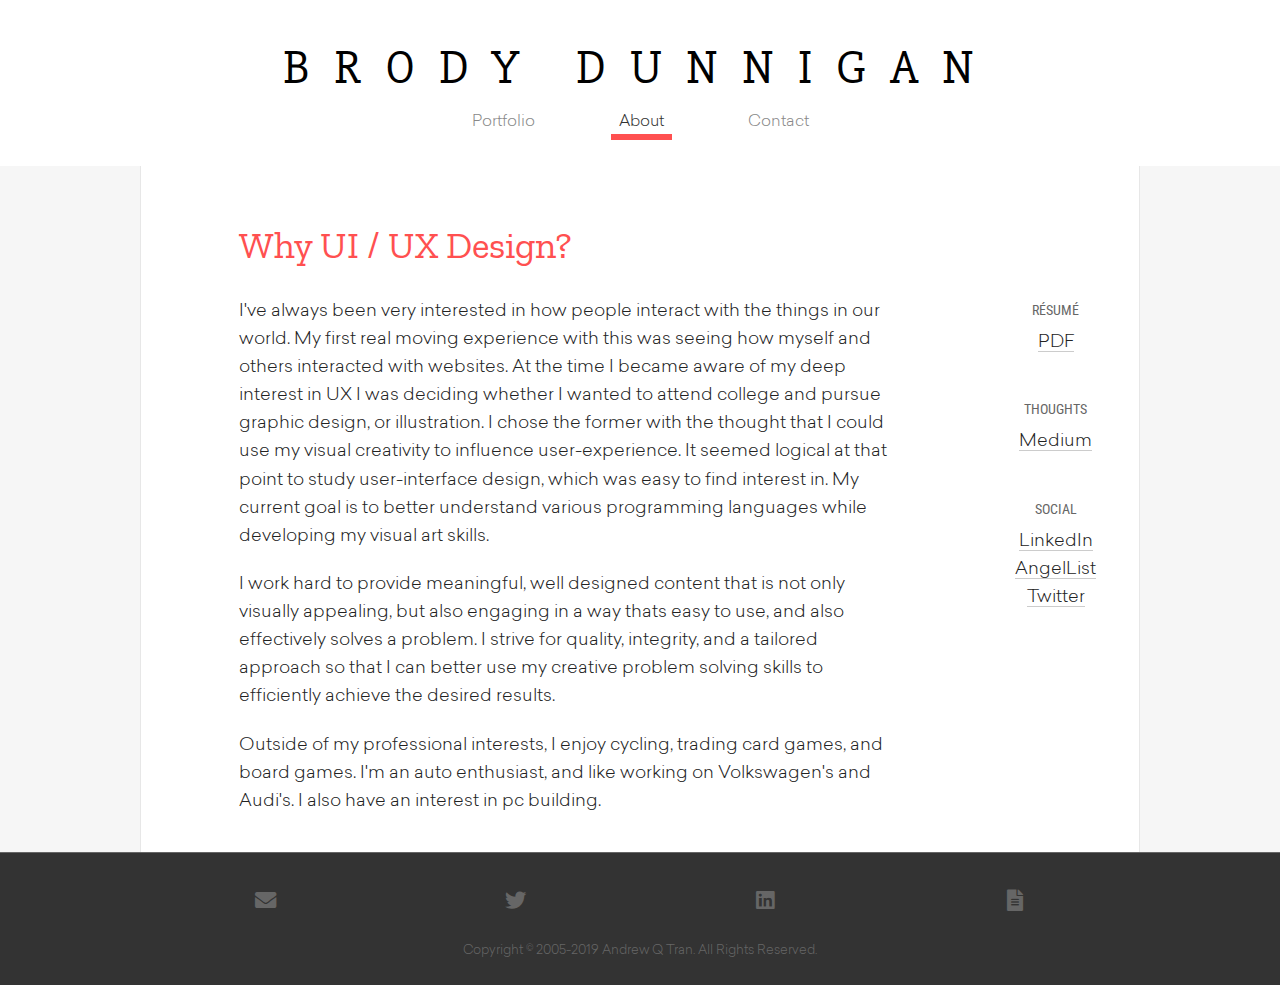
==== commit 338dc906: "Content Update Complete" ====
--- a/about.html
+++ b/about.html
@@ -49,10 +49,18 @@
               My first real moving experience with this was seeing how myself and others interacted
               with websites. At the time I became aware of my deep interest in UX I was deciding whether
               I wanted to attend college and pursue graphic design, or illustration. I chose the former
-              with the thought that I could use my visual creativity to influence user-experience </p>
-              <p>I strive to create profound and meaningful solutions that put the human element at the core, where effective and applicable changes can emerge. I've been fortunate to be able to connect unrelated dots in my past for this purpose. I now thoroughly enjoy being at the crossroads of business, technology, and design in the context of healthcare.</p>
-              <p>Outside of the digital world, you can find me throwing clay in a pottery class, hiking with my dog, or globe trotting.</p>
-              <!-- <p>Currently, I am especially interested in improving healthcare for underserved populations—domestically or globally, precision medicine, and public accessibility of scientific research and medical knowledge. <a href="mailto:hello[at]andrewqtran.com">Send me a note</a> if you'd like to bounce ideas or collaborate! </p> -->
+              with the thought that I could use my visual creativity to influence user-experience. It seemed
+              logical at that point to study user-interface design, which was easy to find interest in. My
+              current goal is to better understand various programming languages while developing my visual
+              art skills.</p>
+
+              <p>I work hard to provide meaningful, well designed content that is not only visually appealing,
+              but also engaging in a way thats easy to use, and also effectively solves a problem. I strive for
+              quality, integrity, and a tailored approach so that I can better use my creative problem solving
+              skills to efficiently achieve the desired results.</p>
+
+              <p>Outside of my professional interests, I enjoy cycling, trading card games, and board games. I'm an auto enthusiast,
+              and like working on Volkswagen's and Audi's. I also have an interest in pc building.</p>
             </div>
           </div>
         </div>
@@ -63,7 +71,7 @@
             <li class="fa-stack fa-lg"><a href="mailto:hello[at]andrewqtran.com"><i class="fa fa-circle fa-stack-2x"></i><i class="fa fa-envelope fa-stack-1x fa-inverse"></i></a></li>
             <li class="fa-stack fa-lg"><a href="https://twitter.com/aqtaqt" target="_blank"><i class="fa fa-circle fa-stack-2x"></i><i class="fab fa-twitter fa-stack-1x fa-inverse"></i></a></li>
             <li class="fa-stack fa-lg"><a href="http://www.linkedin.com/in/andrewqtran/" target="_blank"><i class="fa fa-circle fa-stack-2x"></i><i class="fab fa-linkedin fa-stack-1x fa-inverse"></i></a></li>
-            <li class="fa-stack fa-lg"><a href="../Andrew_Q_Tran_Resume.pdf" target="_blank"><i class="fa fa-circle fa-stack-2x"></i><i class="fa fa-file-alt fa-stack-1x fa-inverse"></i></a></li>
+            <li class="fa-stack fa-lg"><a href="pdfs/Brody_D Resume 2019.pdf" target="_blank"><i class="fa fa-circle fa-stack-2x"></i><i class="fa fa-file-alt fa-stack-1x fa-inverse"></i></a></li>
           </ul>
         </div>
         <div class="copyright"><br>
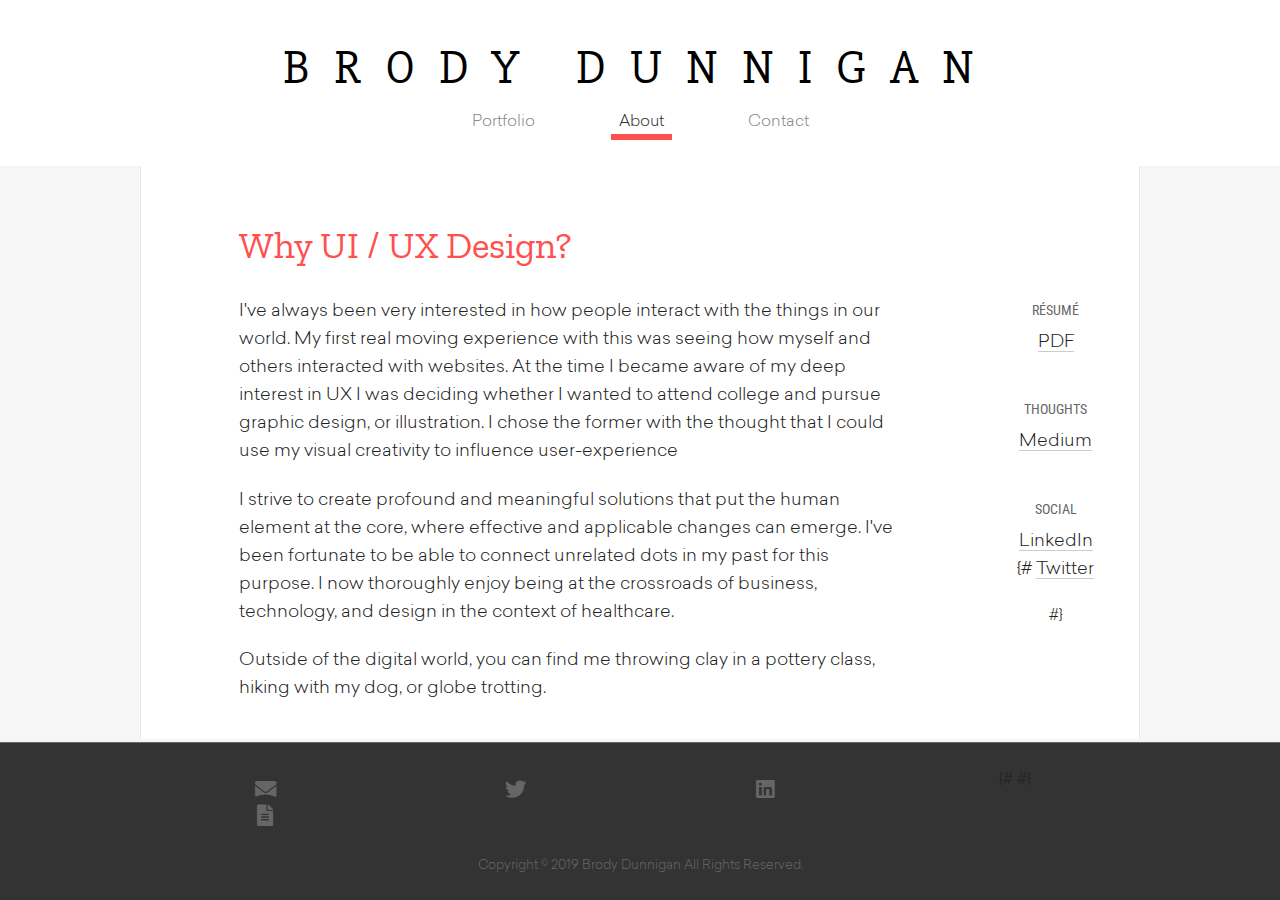
==== commit f2d9ac48: "Portfolio Image Resize and Social Links Update" ====
--- a/about.html
+++ b/about.html
@@ -4,8 +4,8 @@
     <meta charset="utf-8" />
     <meta name="viewport" content="width=device-width, initial-scale=1.0" />
     <meta name="description" content="I use my design and development skills to deliver well thought out and aesthetically pleasing product solutions" />
-        <meta name="keywords" content="designer, design thinking, data-centered design, data science, tech, technology, UI, UX, UI designer, UX designer, graphic designer, art, artist, graphic, illustrator, illustration, visual artist, visual communications, data visualization" />
-        <title>Brody Dunnigan - UI / UX Designer & Developer</title>
+    <meta name="keywords" content="designer, design thinking, data-centered design, data science, tech, technology, UI, UX, UI designer, UX designer, graphic designer, art, artist, graphic, illustrator, illustration, visual artist, visual communications, data visualization" />
+    <title>Brody Dunnigan - UI / UX Designer & Developer</title>
     <link rel="stylesheet" href="css/foundation.css" />
     <link href="fonts/fontawesome/css/all.css" rel="stylesheet">
     <link href="css/app.css" rel="stylesheet">
@@ -29,7 +29,7 @@
               <li>
                 <h5>Résumé</h5>
                 <p>
-                  <a href="http://andrewqtran.com/Andrew_Q_Tran_Resume.pdf">PDF</a><br>
+                  <a href="pdfs/Brody_D Resume 2019.pdf">PDF</a><br>
                 </li>
                 <li>
                   <h5>Thoughts</h5>
@@ -37,30 +37,21 @@
                 </li>
                 <li>
                   <h5>Social</h5>
-                  <p><a href="http://www.linkedin.com/in/andrewqtran/">LinkedIn</a><br>
-                  <a href="http://angel.co/aqt">AngelList</a><br>
-                  <a href="https://twitter.com/aqtaqt">Twitter</a></p>
+                  <p><a href="http://www.linkedin.com/in/brodydunnigan/">LinkedIn</a><br>
+                  {#                   <a href="https://twitter.com/aqtaqt">Twitter</a></p> #}
                 </li>
               </ul>
             </div>
             <div class="small-12 medium-10 medium-pull-2 columns">
               <h2>Why UI / UX Design?</h2>
               <p>I've always been very interested in how people interact with the things in our world.
-              My first real moving experience with this was seeing how myself and others interacted
-              with websites. At the time I became aware of my deep interest in UX I was deciding whether
-              I wanted to attend college and pursue graphic design, or illustration. I chose the former
-              with the thought that I could use my visual creativity to influence user-experience. It seemed
-              logical at that point to study user-interface design, which was easy to find interest in. My
-              current goal is to better understand various programming languages while developing my visual
-              art skills.</p>
-
-              <p>I work hard to provide meaningful, well designed content that is not only visually appealing,
-              but also engaging in a way thats easy to use, and also effectively solves a problem. I strive for
-              quality, integrity, and a tailored approach so that I can better use my creative problem solving
-              skills to efficiently achieve the desired results.</p>
-
-              <p>Outside of my professional interests, I enjoy cycling, trading card games, and board games. I'm an auto enthusiast,
-              and like working on Volkswagen's and Audi's. I also have an interest in pc building.</p>
+                My first real moving experience with this was seeing how myself and others interacted
+                with websites. At the time I became aware of my deep interest in UX I was deciding whether
+                I wanted to attend college and pursue graphic design, or illustration. I chose the former
+              with the thought that I could use my visual creativity to influence user-experience </p>
+              <p>I strive to create profound and meaningful solutions that put the human element at the core, where effective and applicable changes can emerge. I've been fortunate to be able to connect unrelated dots in my past for this purpose. I now thoroughly enjoy being at the crossroads of business, technology, and design in the context of healthcare.</p>
+              <p>Outside of the digital world, you can find me throwing clay in a pottery class, hiking with my dog, or globe trotting.</p>
+              <!-- <p>Currently, I am especially interested in improving healthcare for underserved populations—domestically or globally, precision medicine, and public accessibility of scientific research and medical knowledge. <a href="mailto:hello[at]andrewqtran.com">Send me a note</a> if you'd like to bounce ideas or collaborate! </p> -->
             </div>
           </div>
         </div>
@@ -68,14 +59,20 @@
       <div class="contain-to-grid text-center" id="footer">
         <div class="row" id="social">
           <ul class="small-block-grid-4 medium-block-grid-4">
-            <li class="fa-stack fa-lg"><a href="mailto:hello[at]andrewqtran.com"><i class="fa fa-circle fa-stack-2x"></i><i class="fa fa-envelope fa-stack-1x fa-inverse"></i></a></li>
-            <li class="fa-stack fa-lg"><a href="https://twitter.com/aqtaqt" target="_blank"><i class="fa fa-circle fa-stack-2x"></i><i class="fab fa-twitter fa-stack-1x fa-inverse"></i></a></li>
-            <li class="fa-stack fa-lg"><a href="http://www.linkedin.com/in/andrewqtran/" target="_blank"><i class="fa fa-circle fa-stack-2x"></i><i class="fab fa-linkedin fa-stack-1x fa-inverse"></i></a></li>
-            <li class="fa-stack fa-lg"><a href="pdfs/Brody_D Resume 2019.pdf" target="_blank"><i class="fa fa-circle fa-stack-2x"></i><i class="fa fa-file-alt fa-stack-1x fa-inverse"></i></a></li>
+            <li class="fa-stack fa-lg"><a href="mailto:brody.kfi[at]gmail.com"><i class="fa fa-circle fa-stack-2x"></i><i
+            class="fa fa-envelope fa-stack-1x fa-inverse"></i></a></li>
+            {#         <li class="fa-stack fa-lg"><a href="https://twitter.com/" target="_blank"><i class="fa fa-circle fa-stack-2x"></i><i
+            class="fab fa-twitter fa-stack-1x fa-inverse"></i></a></li>
+            #}
+            <li class="fa-stack fa-lg"><a href="http://www.linkedin.com/in/brodydunnigan/" target="_blank"><i class="fa fa-circle fa-stack-2x"></i><i
+            class="fab fa-linkedin fa-stack-1x fa-inverse"></i></a></li>
+            <li class="fa-stack fa-lg"><a href="pdfs/Brody_D Resume 2019.pdf" target="_blank"><i class="fa fa-circle fa-stack-2x"></i><i
+            class="fa fa-file-alt fa-stack-1x fa-inverse"></i></a></li>
           </ul>
         </div>
-        <div class="copyright"><br>
-          Copyright &copy; 2005-2019 Andrew Q Tran. All Rights Reserved.<br>
+        <div class="copyright">
+          <br> Copyright &copy; 2019 Brody Dunnigan All Rights Reserved.
+          <br>
         </div>
       </div>
       <script src="js/foundation.min.js"></script>
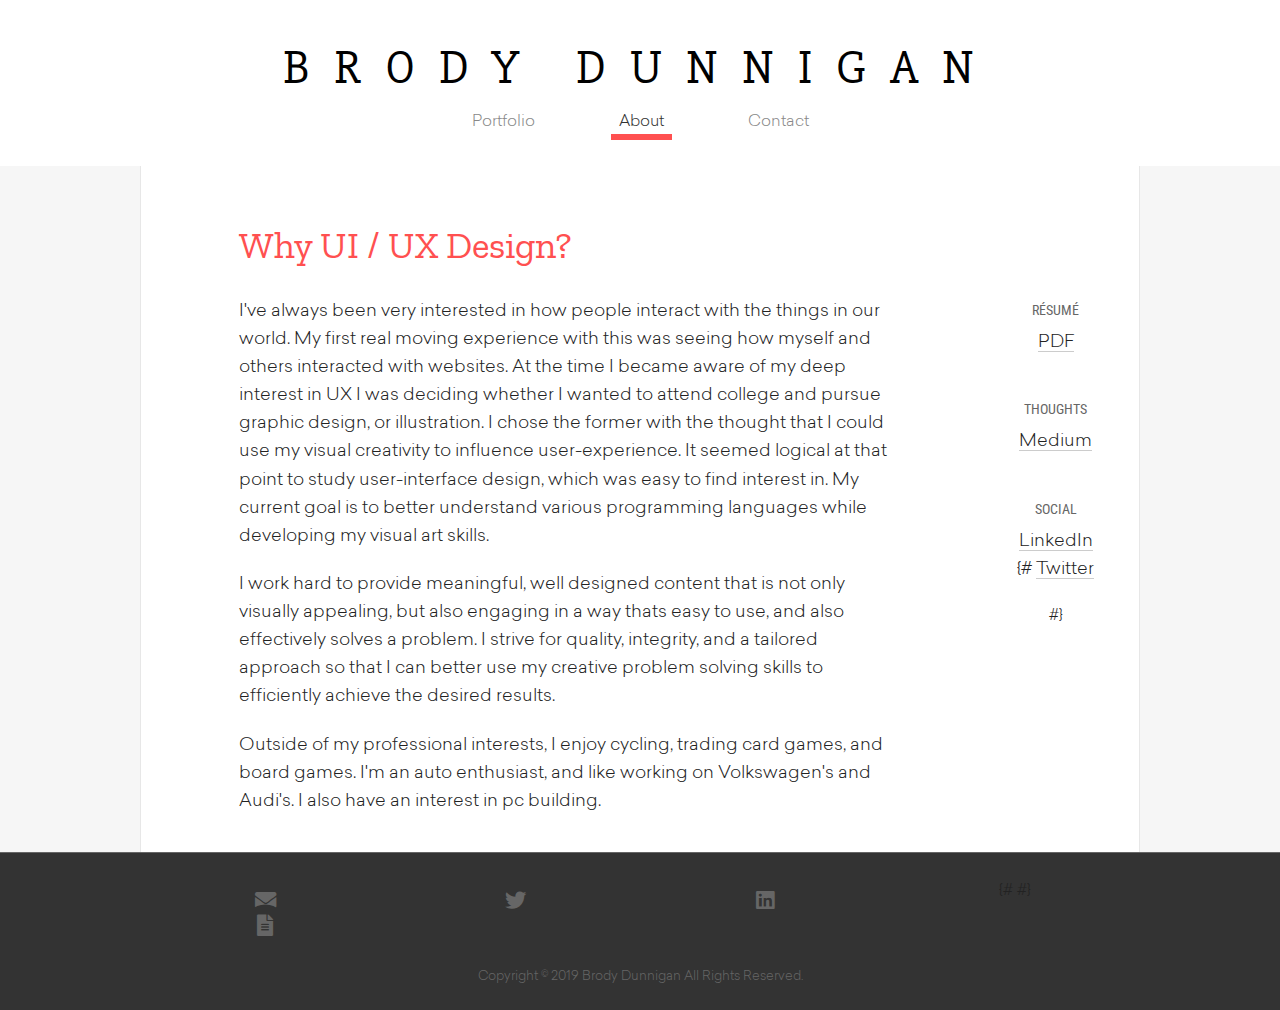
==== commit 927c0690: "Merge branch 'master' into David_J" ====
--- a/about.html
+++ b/about.html
@@ -45,13 +45,21 @@
             <div class="small-12 medium-10 medium-pull-2 columns">
               <h2>Why UI / UX Design?</h2>
               <p>I've always been very interested in how people interact with the things in our world.
-                My first real moving experience with this was seeing how myself and others interacted
-                with websites. At the time I became aware of my deep interest in UX I was deciding whether
-                I wanted to attend college and pursue graphic design, or illustration. I chose the former
-              with the thought that I could use my visual creativity to influence user-experience </p>
-              <p>I strive to create profound and meaningful solutions that put the human element at the core, where effective and applicable changes can emerge. I've been fortunate to be able to connect unrelated dots in my past for this purpose. I now thoroughly enjoy being at the crossroads of business, technology, and design in the context of healthcare.</p>
-              <p>Outside of the digital world, you can find me throwing clay in a pottery class, hiking with my dog, or globe trotting.</p>
-              <!-- <p>Currently, I am especially interested in improving healthcare for underserved populations—domestically or globally, precision medicine, and public accessibility of scientific research and medical knowledge. <a href="mailto:hello[at]andrewqtran.com">Send me a note</a> if you'd like to bounce ideas or collaborate! </p> -->
+              My first real moving experience with this was seeing how myself and others interacted
+              with websites. At the time I became aware of my deep interest in UX I was deciding whether
+              I wanted to attend college and pursue graphic design, or illustration. I chose the former
+              with the thought that I could use my visual creativity to influence user-experience. It seemed
+              logical at that point to study user-interface design, which was easy to find interest in. My
+              current goal is to better understand various programming languages while developing my visual
+              art skills.</p>
+
+              <p>I work hard to provide meaningful, well designed content that is not only visually appealing,
+              but also engaging in a way thats easy to use, and also effectively solves a problem. I strive for
+              quality, integrity, and a tailored approach so that I can better use my creative problem solving
+              skills to efficiently achieve the desired results.</p>
+
+              <p>Outside of my professional interests, I enjoy cycling, trading card games, and board games. I'm an auto enthusiast,
+              and like working on Volkswagen's and Audi's. I also have an interest in pc building.</p>
             </div>
           </div>
         </div>
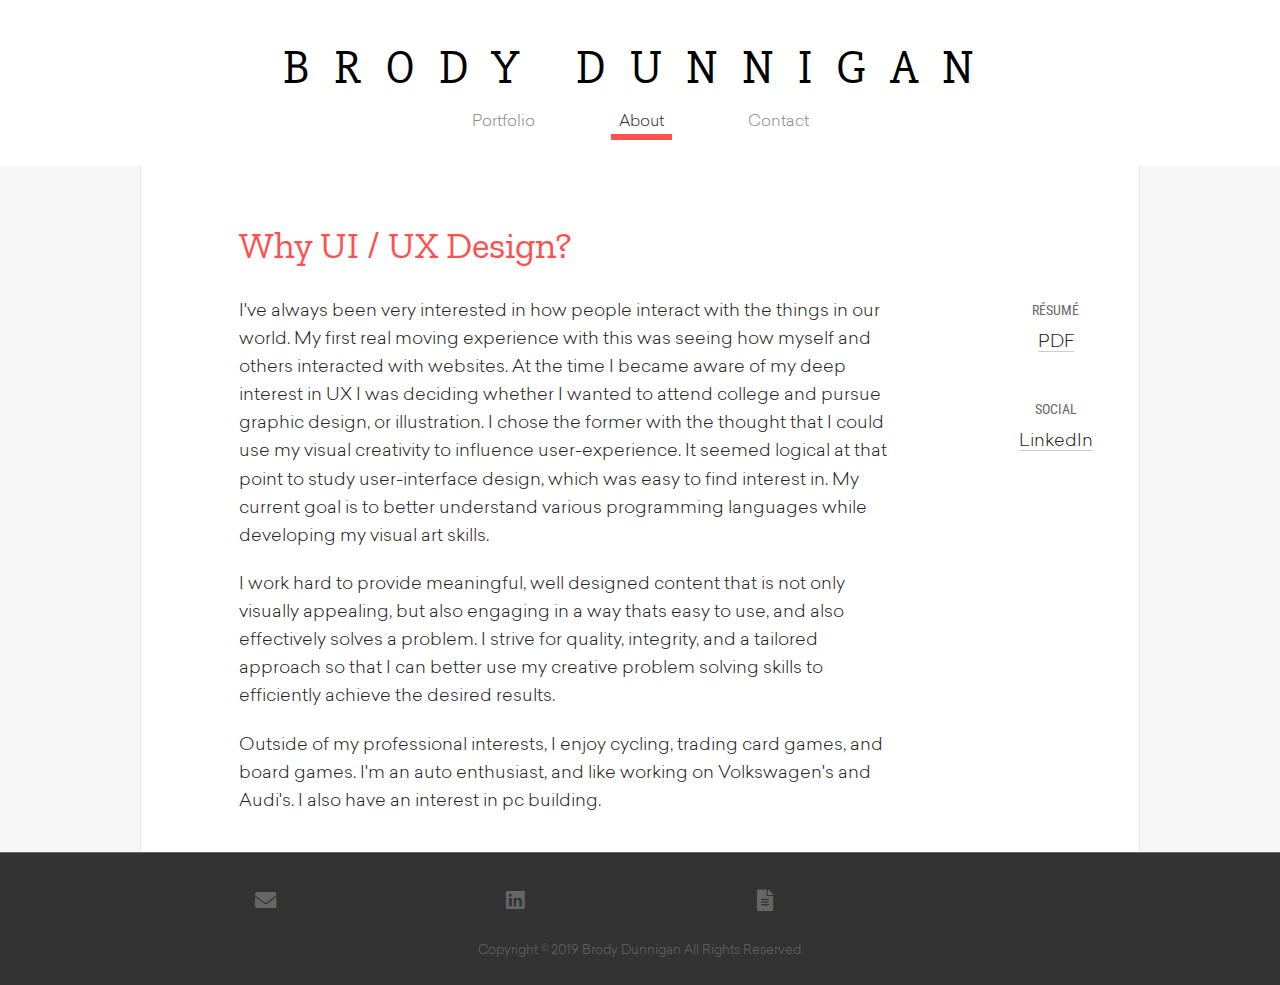
==== commit 445d72ed: "Twitter/Medium Deletion" ====
--- a/about.html
+++ b/about.html
@@ -32,13 +32,8 @@
                   <a href="pdfs/Brody_D Resume 2019.pdf">PDF</a><br>
                 </li>
                 <li>
-                  <h5>Thoughts</h5>
-                  <p><a href="https://medium.com/@aqt">Medium</a></p>
-                </li>
-                <li>
                   <h5>Social</h5>
                   <p><a href="http://www.linkedin.com/in/brodydunnigan/">LinkedIn</a><br>
-                  {#                   <a href="https://twitter.com/aqtaqt">Twitter</a></p> #}
                 </li>
               </ul>
             </div>
@@ -69,9 +64,6 @@
           <ul class="small-block-grid-4 medium-block-grid-4">
             <li class="fa-stack fa-lg"><a href="mailto:brody.kfi[at]gmail.com"><i class="fa fa-circle fa-stack-2x"></i><i
             class="fa fa-envelope fa-stack-1x fa-inverse"></i></a></li>
-            {#         <li class="fa-stack fa-lg"><a href="https://twitter.com/" target="_blank"><i class="fa fa-circle fa-stack-2x"></i><i
-            class="fab fa-twitter fa-stack-1x fa-inverse"></i></a></li>
-            #}
             <li class="fa-stack fa-lg"><a href="http://www.linkedin.com/in/brodydunnigan/" target="_blank"><i class="fa fa-circle fa-stack-2x"></i><i
             class="fab fa-linkedin fa-stack-1x fa-inverse"></i></a></li>
             <li class="fa-stack fa-lg"><a href="pdfs/Brody_D Resume 2019.pdf" target="_blank"><i class="fa fa-circle fa-stack-2x"></i><i
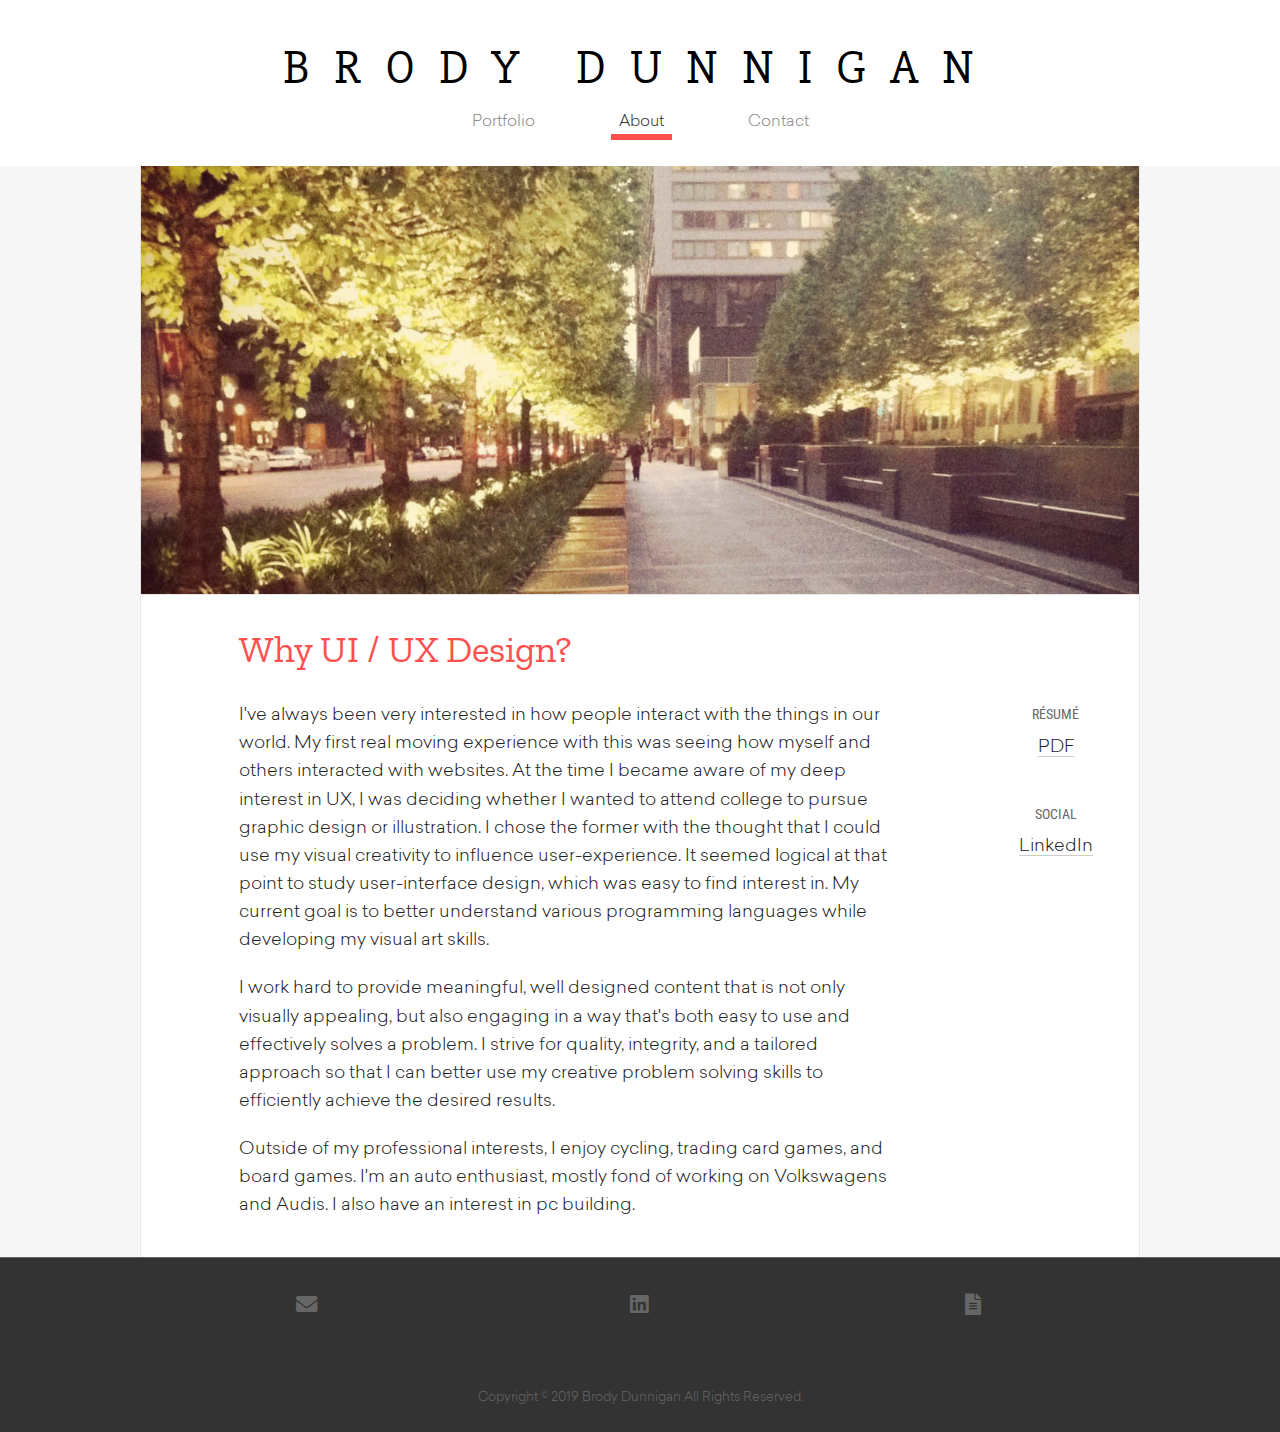
==== commit c0514945: "Content Edits / Pictures added" ====
--- a/about.html
+++ b/about.html
@@ -19,13 +19,13 @@
         <div class="text-center" id="nav"> <a href="index.html"><i class="far fa-th-large"></i><span class="link">Portfolio</span></a> <a href="about.html" class="active"><i class="fas fa-user"></i><span class="link">About</span></a> <a href="contact.html"><i class="far fa-paper-plane"></i><span class="link">Contact</span></a> </div>
       </nav>
     </div>
-    <div class="row white-background" id="about"> <img class="hero" src="#" alt=""/>
+    <div class="row white-background" id="about"> <img class="hero" src="img/about.jpg" alt="a philadelphia sidewalk in the summer at dusk"/>
       <div class="small-12 large-10 large-centered columns">
         <div class="row">
           <div class="small-12 medium-2 large-push-11 medium-push-10 columns">
             <h2 class="hide-for-small-down">&nbsp;</h2>
             <br class="hide-for-medium-up" />
-            <ul class="medium-block-grid-1 large-block-grid-1 small-block-grid-3 small-text-center">
+            <ul class="medium-block-grid-1 large-block-grid-1 small-block-grid-2 small-text-center">
               <li>
                 <h5>Résumé</h5>
                 <p>
@@ -41,27 +41,27 @@
               <h2>Why UI / UX Design?</h2>
               <p>I've always been very interested in how people interact with the things in our world.
               My first real moving experience with this was seeing how myself and others interacted
-              with websites. At the time I became aware of my deep interest in UX I was deciding whether
-              I wanted to attend college and pursue graphic design, or illustration. I chose the former
+              with websites. At the time I became aware of my deep interest in UX, I was deciding whether
+              I wanted to attend college to pursue graphic design or illustration. I chose the former
               with the thought that I could use my visual creativity to influence user-experience. It seemed
               logical at that point to study user-interface design, which was easy to find interest in. My
               current goal is to better understand various programming languages while developing my visual
               art skills.</p>
 
               <p>I work hard to provide meaningful, well designed content that is not only visually appealing,
-              but also engaging in a way thats easy to use, and also effectively solves a problem. I strive for
-              quality, integrity, and a tailored approach so that I can better use my creative problem solving
+              but also engaging in a way that's both easy to use and effectively solves a problem. I strive
+              for quality, integrity, and a tailored approach so that I can better use my creative problem solving
               skills to efficiently achieve the desired results.</p>
 
               <p>Outside of my professional interests, I enjoy cycling, trading card games, and board games. I'm an auto enthusiast,
-              and like working on Volkswagen's and Audi's. I also have an interest in pc building.</p>
+              mostly fond of working on Volkswagens and Audis. I also have an interest in pc building.</p>
             </div>
           </div>
         </div>
       </div>
       <div class="contain-to-grid text-center" id="footer">
         <div class="row" id="social">
-          <ul class="small-block-grid-4 medium-block-grid-4">
+          <ul class="small-block-grid-3 medium-block-grid-3">
             <li class="fa-stack fa-lg"><a href="mailto:brody.kfi[at]gmail.com"><i class="fa fa-circle fa-stack-2x"></i><i
             class="fa fa-envelope fa-stack-1x fa-inverse"></i></a></li>
             <li class="fa-stack fa-lg"><a href="http://www.linkedin.com/in/brodydunnigan/" target="_blank"><i class="fa fa-circle fa-stack-2x"></i><i
--- a/css/app.css
+++ b/css/app.css
@@ -143,7 +143,7 @@
 	-webkit-filter: saturate(0);
 	filter: saturate(0);
 	border-radius:5px;
-	
+
 }
 
 #portfolio-menu li a:hover img,
@@ -315,6 +315,7 @@
 }
 
 #social ul li a {
+	margin-left: 300px;
 	position: unset;
 }
 
@@ -324,10 +325,6 @@
 
 a:hover i.fa-envelope.fa-inverse::after {
 	content: "Email Me";
-}
-
-a:hover i.fa-twitter.fa-inverse::after {
-	content: "Twitter"
 }
 
 a:hover i.fa-linkedin.fa-inverse::after {
@@ -544,7 +541,7 @@
 	}
 	.white-background {
 	border-left: #E7E7E7 1px solid;
-	border-right: #E7E7E7 1px solid; 
+	border-right: #E7E7E7 1px solid;
 	}
 }
 
@@ -613,7 +610,7 @@
 		margin: 0em;
 		height: 3em;
 	}
-	
+
 	#header {
 		padding: 1em 0em;
 	}
@@ -675,7 +672,7 @@
 	}
 	.previous {
 		float: left;
-		left: 20%;	
+		left: 20%;
 	}
 	.next {
 		float: right;
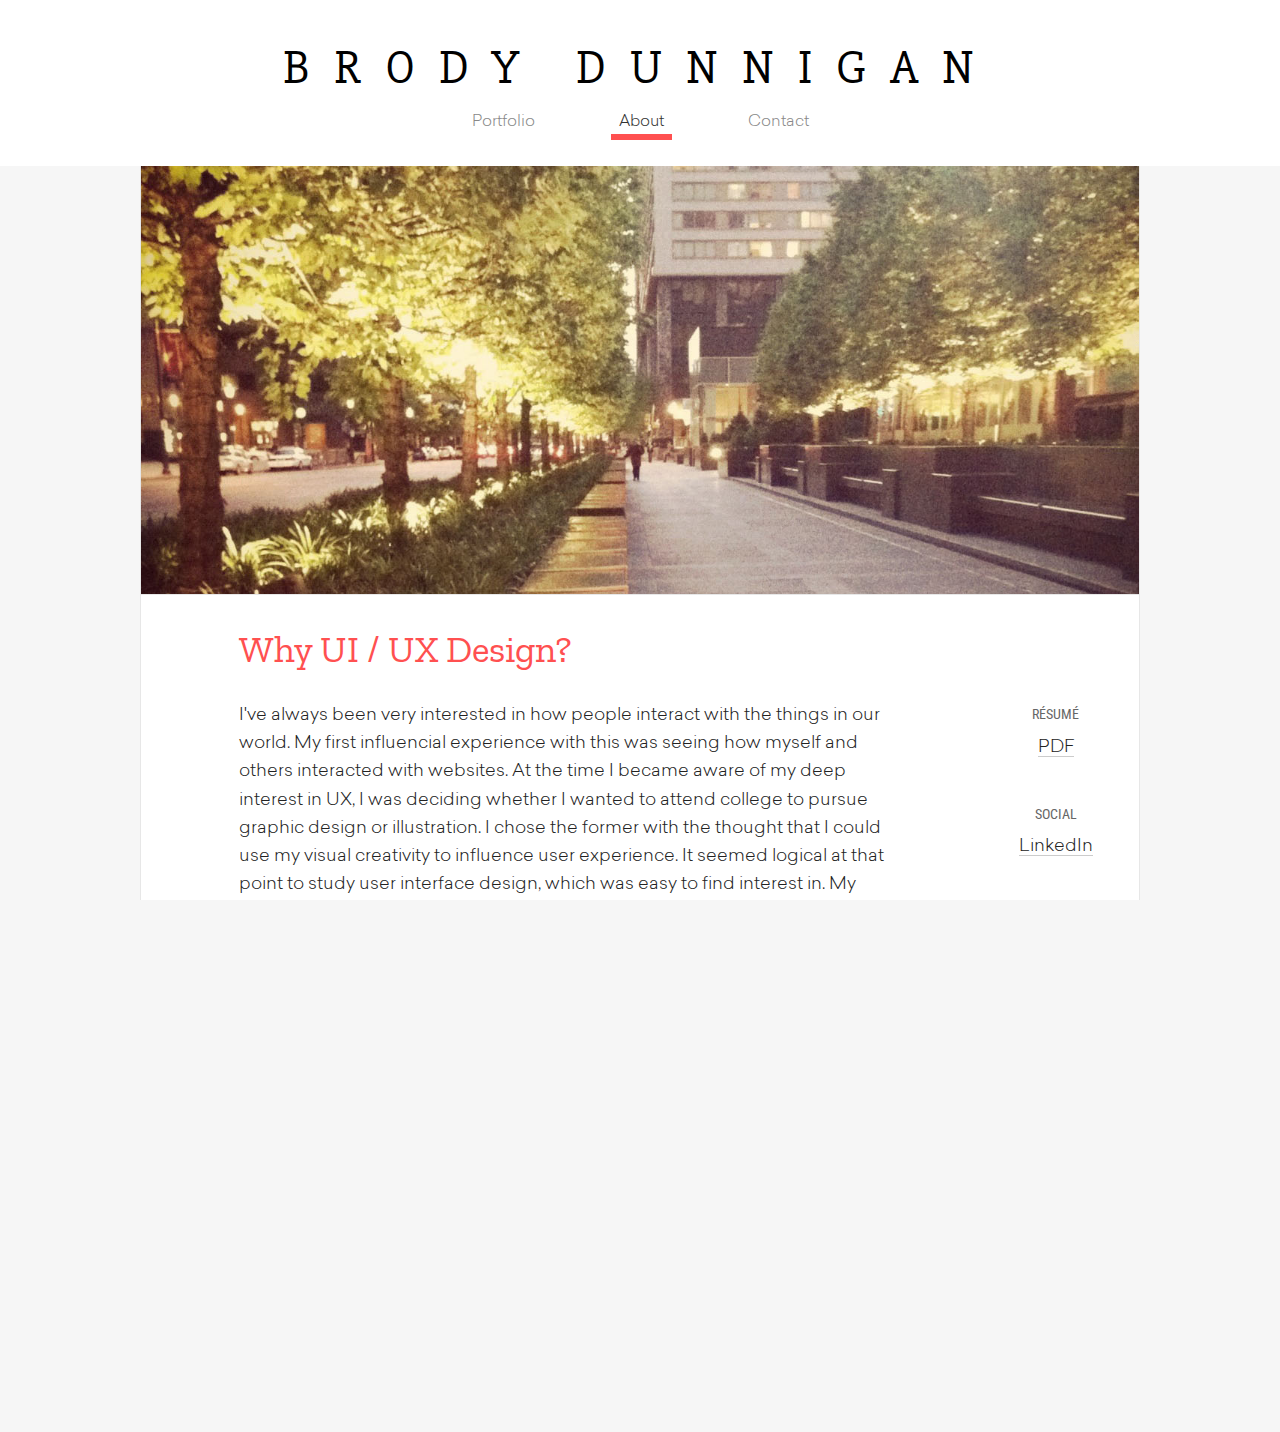
==== commit 317744ff: "Proor Read Edits / PDF Update" ====
--- a/about.html
+++ b/about.html
@@ -40,17 +40,17 @@
             <div class="small-12 medium-10 medium-pull-2 columns">
               <h2>Why UI / UX Design?</h2>
               <p>I've always been very interested in how people interact with the things in our world.
-              My first real moving experience with this was seeing how myself and others interacted
+              My first influencial experience with this was seeing how myself and others interacted
               with websites. At the time I became aware of my deep interest in UX, I was deciding whether
               I wanted to attend college to pursue graphic design or illustration. I chose the former
-              with the thought that I could use my visual creativity to influence user-experience. It seemed
-              logical at that point to study user-interface design, which was easy to find interest in. My
+              with the thought that I could use my visual creativity to influence user experience. It seemed
+              logical at that point to study user interface design, which was easy to find interest in. My
               current goal is to better understand various programming languages while developing my visual
               art skills.</p>
 
-              <p>I work hard to provide meaningful, well designed content that is not only visually appealing,
+              <p>I work hard to provide meaningful, well-designed content that is not only visually appealing,
               but also engaging in a way that's both easy to use and effectively solves a problem. I strive
-              for quality, integrity, and a tailored approach so that I can better use my creative problem solving
+              for quality, integrity, and a tailored approach so that I can better use my creative problem-solving
               skills to efficiently achieve the desired results.</p>
 
               <p>Outside of my professional interests, I enjoy cycling, trading card games, and board games. I'm an auto enthusiast,
--- a/css/app.css
+++ b/css/app.css
@@ -11,6 +11,10 @@
 	font-weight: 400;
 	font-style: normal;
 	font-family: "Sailec-Light"; src: url("../fonts/30142E_6_0.eot?#iefix") format("embedded-opentype"), url("../fonts/30142E_6_0.woff2") format("woff2"), url("../fonts/30142E_6_0.woff") format("woff"), url("../fonts/30142E_6_0.ttf") format("truetype");
+}
+
+body, html {
+	overflow-x: hidden;
 }
 
 body {
